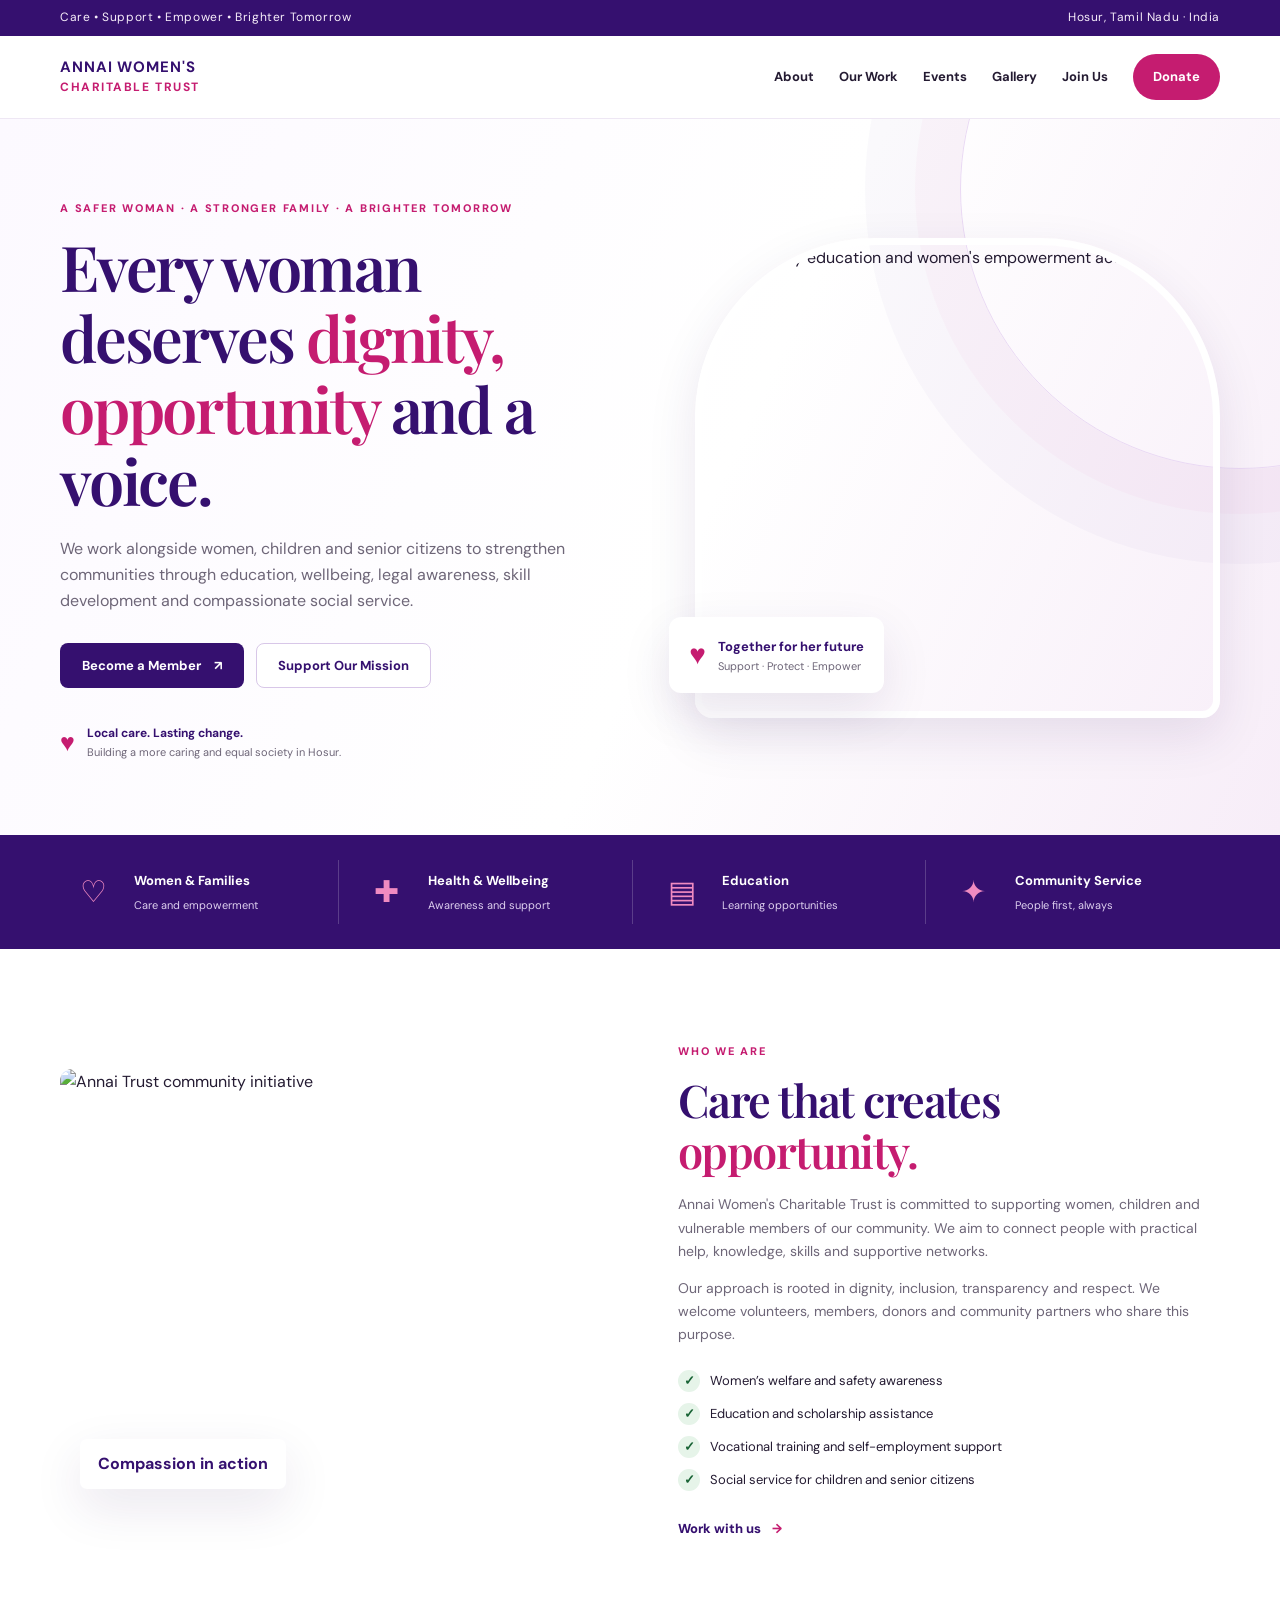
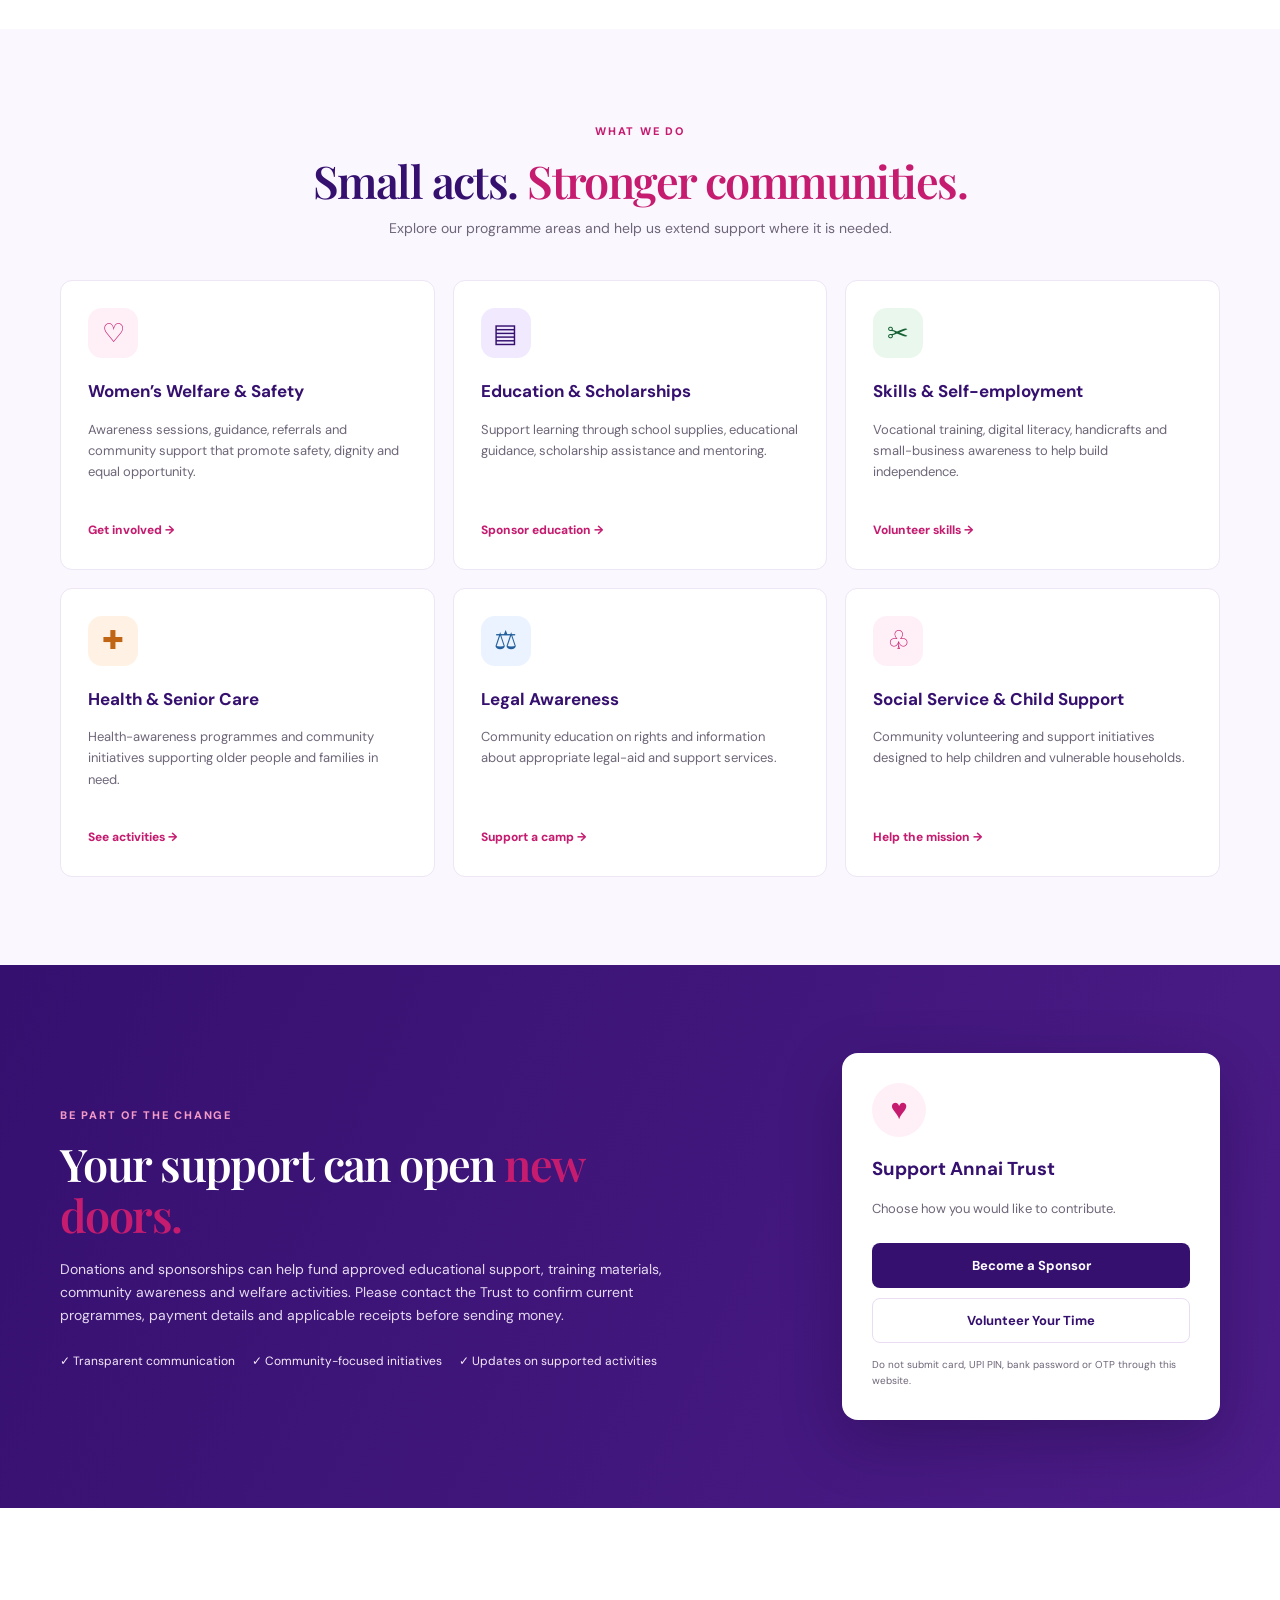
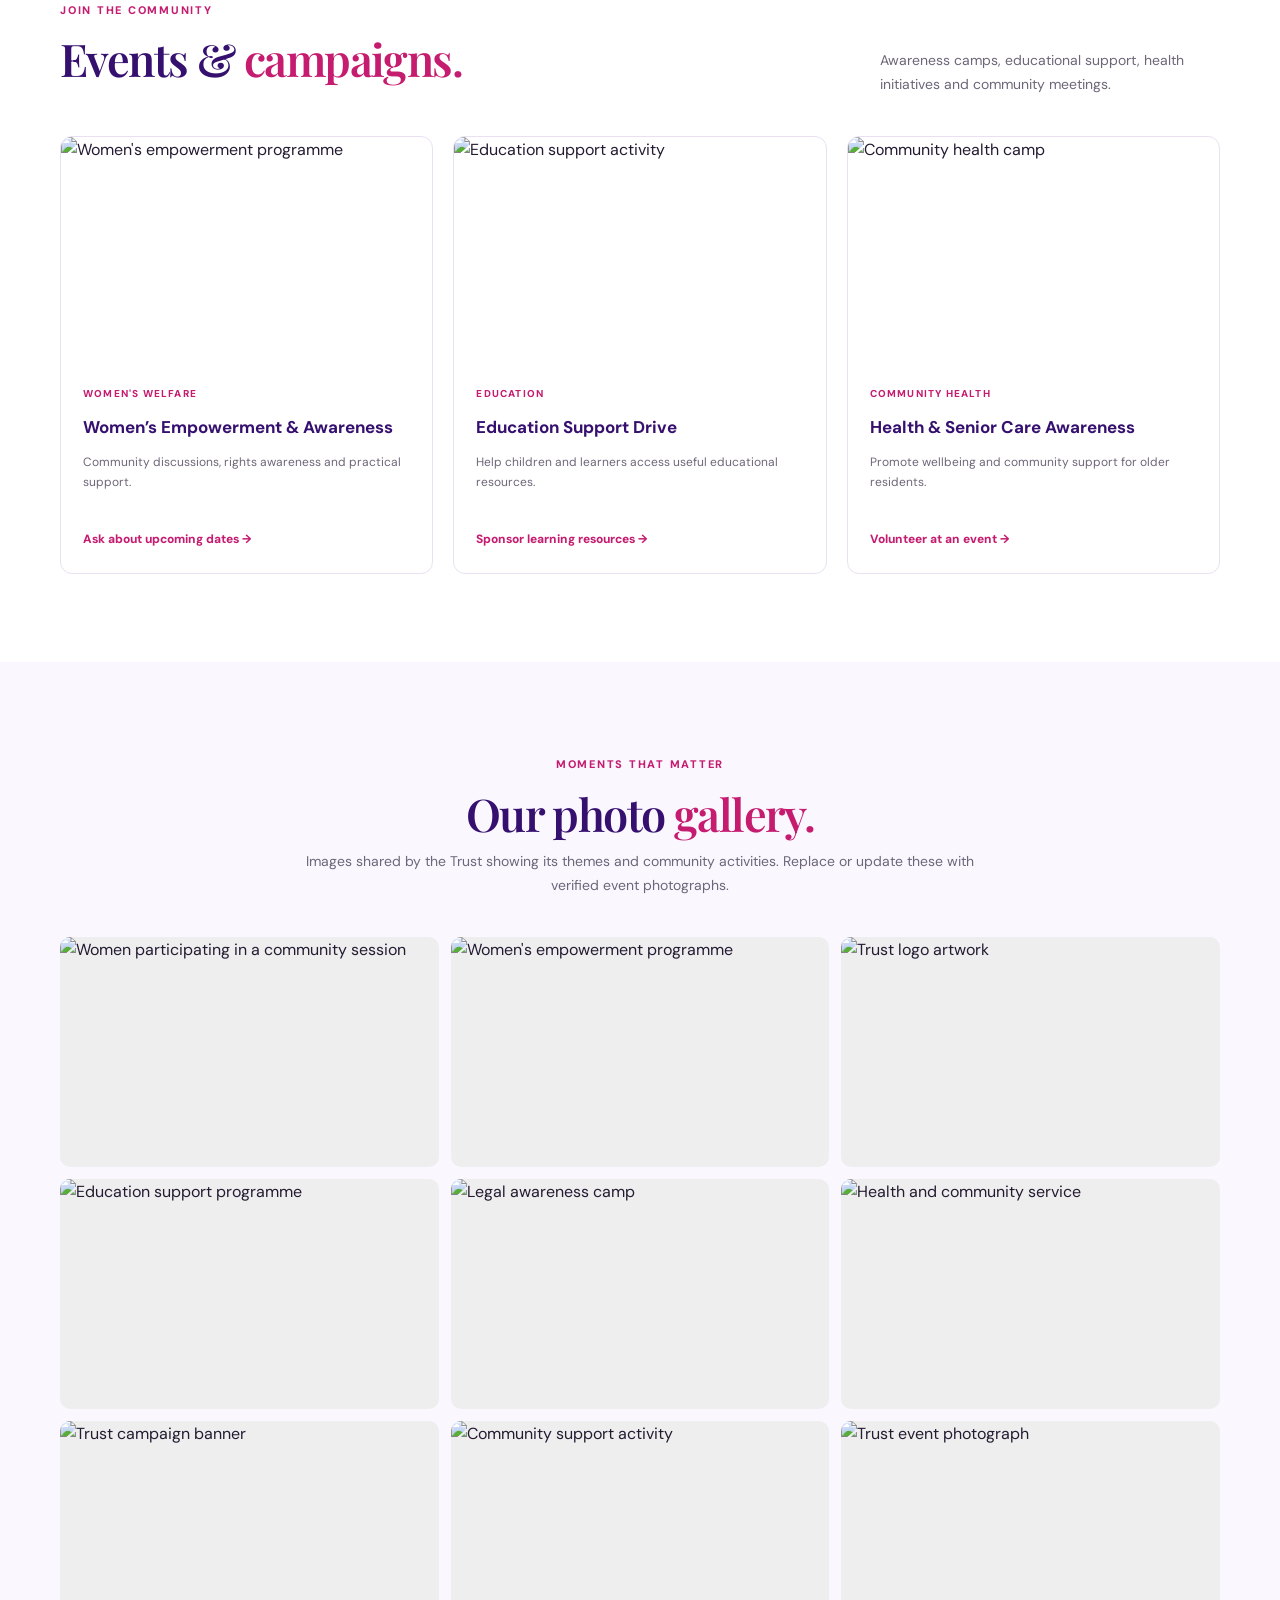
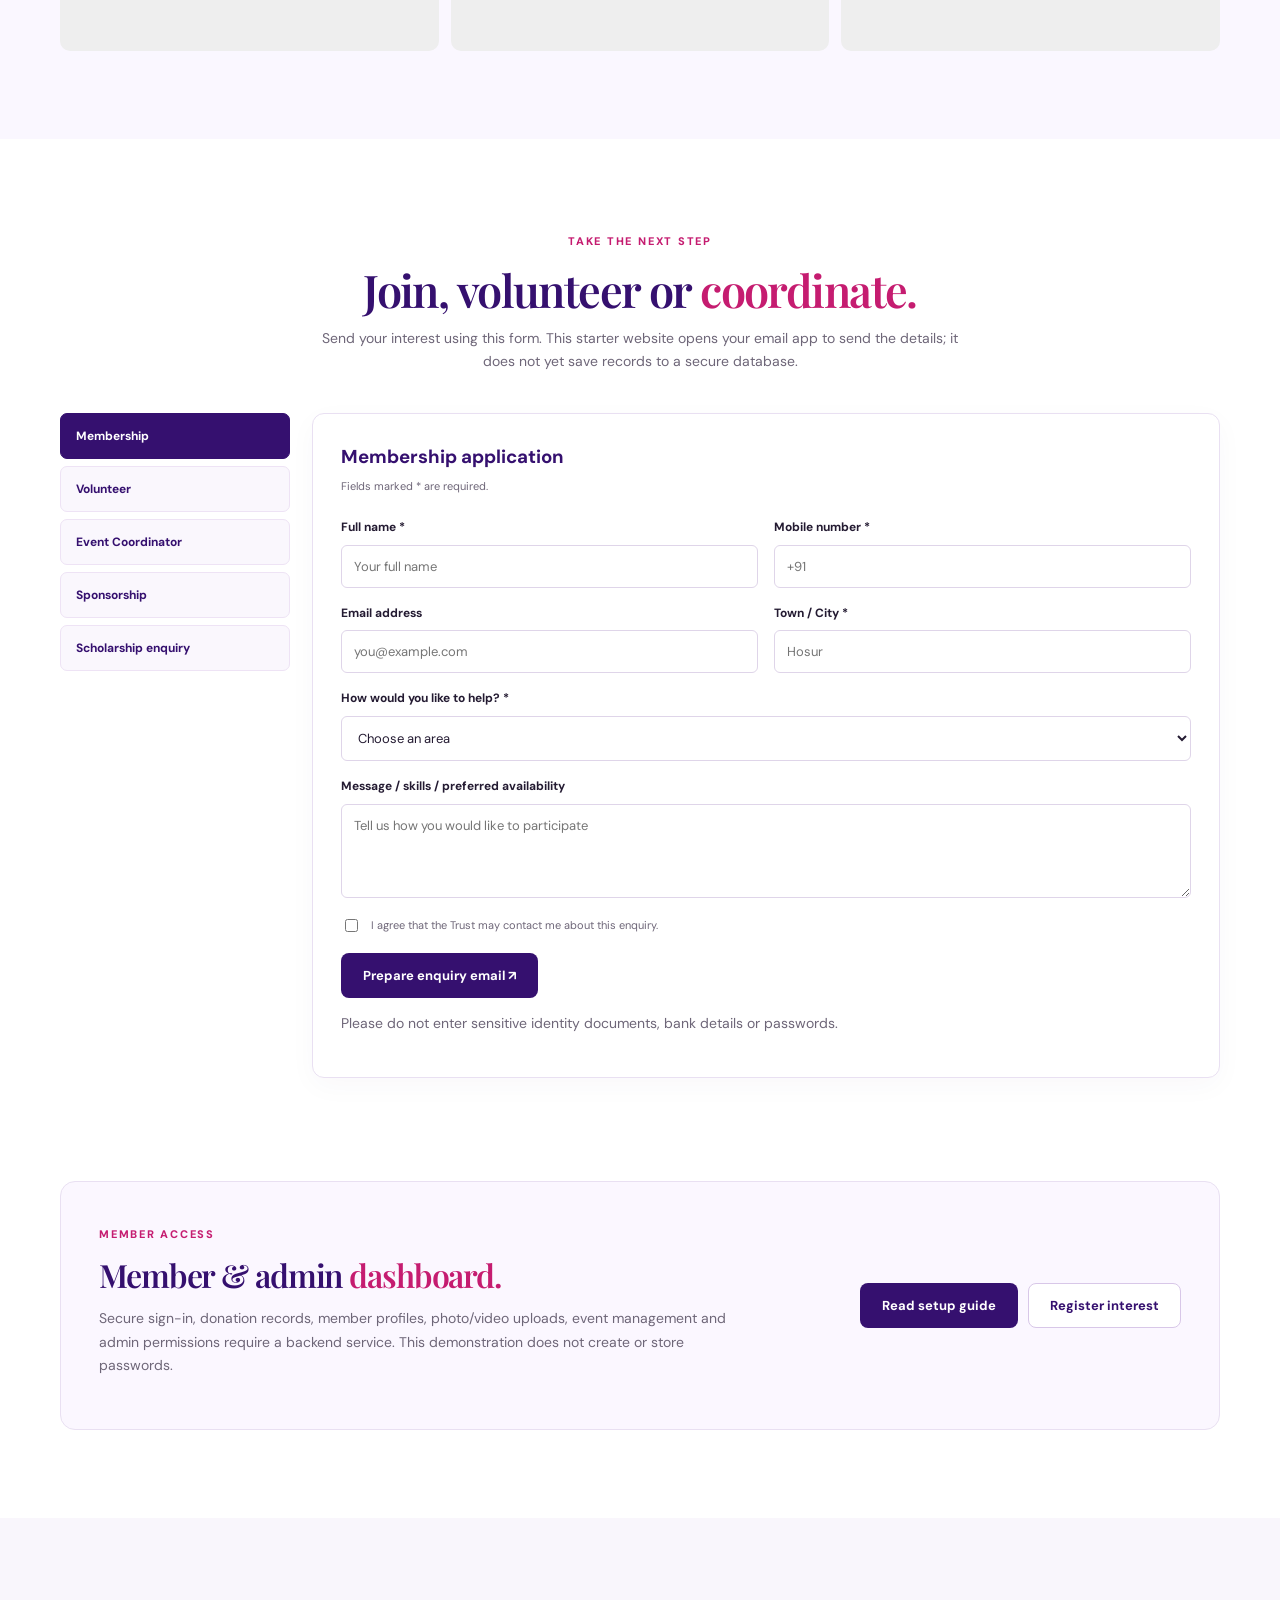
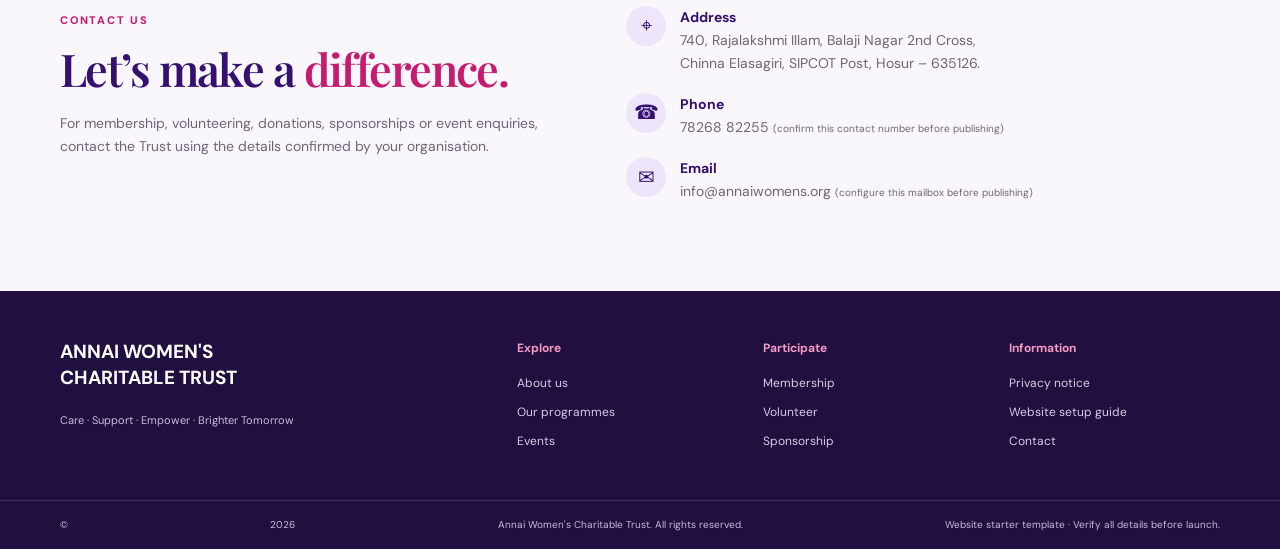
==== index.html @ 8b2cf831 "final commit" ====
<!doctype html>
<html lang="en">
<head>
<meta charset="utf-8">
<meta name="viewport" content="width=device-width, initial-scale=1">
<meta name="theme-color" content="#35106f">
<meta name="description" content="Annai Women's Charitable Trust — supporting women, children and senior citizens through education, welfare, skills and community service in Hosur.">
<title>Annai Women's Charitable Trust | Care • Support • Empower</title>
<link rel="stylesheet" href="styles.css">
</head>
<body>
<div class="topline"><div class="container topinner"><span>Care • Support • Empower • Brighter Tomorrow</span><span>Hosur, Tamil Nadu · India</span></div></div>
<header class="header">
  <div class="container navwrap">
    <a class="brand" href="#home" aria-label="Annai Women's Charitable Trust home">
      <img src="assets/trust-photo-01.jpeg" alt="Annai Women's Charitable Trust emblem and activities" onerror="this.style.display='none'">
      <span><strong>ANNAI WOMEN'S</strong><small>CHARITABLE TRUST</small></span>
    </a>
    <button class="menu-toggle" aria-label="Open navigation" aria-expanded="false">☰</button>
    <nav class="nav">
      <a href="#about">About</a><a href="#programs">Our Work</a><a href="#events">Events</a><a href="#gallery">Gallery</a><a href="#join">Join Us</a><a class="nav-cta" href="#donate">Donate</a>
    </nav>
  </div>
</header>
<main>
<section class="hero" id="home">
 <div class="hero-shape"></div>
 <div class="container hero-grid">
  <div class="hero-copy">
   <span class="eyebrow">A safer woman · A stronger family · A brighter tomorrow</span>
   <h1>Every woman deserves <em>dignity, opportunity</em> and a voice.</h1>
   <p>We work alongside women, children and senior citizens to strengthen communities through education, wellbeing, legal awareness, skill development and compassionate social service.</p>
   <div class="hero-actions"><a class="btn primary" href="#join">Become a Member <span>↗</span></a><a class="btn secondary" href="#donate">Support Our Mission</a></div>
   <div class="trust-note"><span class="heart">♥</span><span><b>Local care. Lasting change.</b><small>Building a more caring and equal society in Hosur.</small></span></div>
  </div>
  <div class="hero-image">
   <img src="assets/trust-photo-03.jpeg" alt="Community education and women's empowerment activity">
   <div class="image-tag"><span>♥</span><div><b>Together for her future</b><small>Support · Protect · Empower</small></div></div>
  </div>
 </div>
</section>
<section class="impact"><div class="container impact-grid">
 <div><span class="impact-icon">♡</span><b>Women & Families</b><small>Care and empowerment</small></div>
 <div><span class="impact-icon">✚</span><b>Health & Wellbeing</b><small>Awareness and support</small></div>
 <div><span class="impact-icon">▤</span><b>Education</b><small>Learning opportunities</small></div>
 <div><span class="impact-icon">✦</span><b>Community Service</b><small>People first, always</small></div>
</div></section>
<section class="section about" id="about"><div class="container two-col">
 <div class="section-image"><img src="assets/trust-photo-02.jpeg" alt="Annai Trust community initiative"><div class="image-caption">Compassion in action</div></div>
 <div><span class="eyebrow">Who we are</span><h2>Care that creates <em>opportunity.</em></h2><p>Annai Women's Charitable Trust is committed to supporting women, children and vulnerable members of our community. We aim to connect people with practical help, knowledge, skills and supportive networks.</p><p>Our approach is rooted in dignity, inclusion, transparency and respect. We welcome volunteers, members, donors and community partners who share this purpose.</p><ul class="check-list"><li>Women’s welfare and safety awareness</li><li>Education and scholarship assistance</li><li>Vocational training and self-employment support</li><li>Social service for children and senior citizens</li></ul><a class="text-link" href="#join">Work with us <span>→</span></a></div>
</div></section>
<section class="section programs" id="programs"><div class="container"><div class="section-heading"><span class="eyebrow">What we do</span><h2>Small acts. <em>Stronger communities.</em></h2><p>Explore our programme areas and help us extend support where it is needed.</p></div>
<div class="cards">
 <article class="program-card"><div class="card-icon pink">♡</div><h3>Women’s Welfare & Safety</h3><p>Awareness sessions, guidance, referrals and community support that promote safety, dignity and equal opportunity.</p><a href="#join">Get involved →</a></article>
 <article class="program-card"><div class="card-icon purple">▤</div><h3>Education & Scholarships</h3><p>Support learning through school supplies, educational guidance, scholarship assistance and mentoring.</p><a href="#sponsor">Sponsor education →</a></article>
 <article class="program-card"><div class="card-icon green">✂</div><h3>Skills & Self-employment</h3><p>Vocational training, digital literacy, handicrafts and small-business awareness to help build independence.</p><a href="#join">Volunteer skills →</a></article>
 <article class="program-card"><div class="card-icon orange">✚</div><h3>Health & Senior Care</h3><p>Health-awareness programmes and community initiatives supporting older people and families in need.</p><a href="#events">See activities →</a></article>
 <article class="program-card"><div class="card-icon blue">⚖</div><h3>Legal Awareness</h3><p>Community education on rights and information about appropriate legal-aid and support services.</p><a href="#join">Support a camp →</a></article>
 <article class="program-card"><div class="card-icon pink">♧</div><h3>Social Service & Child Support</h3><p>Community volunteering and support initiatives designed to help children and vulnerable households.</p><a href="#donate">Help the mission →</a></article>
</div></div></section>
<section class="section donate-section" id="donate"><div class="container donate-grid"><div><span class="eyebrow light">Be part of the change</span><h2>Your support can open <em>new doors.</em></h2><p>Donations and sponsorships can help fund approved educational support, training materials, community awareness and welfare activities. Please contact the Trust to confirm current programmes, payment details and applicable receipts before sending money.</p><div class="donate-points"><span>✓ Transparent communication</span><span>✓ Community-focused initiatives</span><span>✓ Updates on supported activities</span></div></div>
<div class="donate-box"><div class="donate-heart">♥</div><h3>Support Annai Trust</h3><p>Choose how you would like to contribute.</p><a class="btn primary full" href="#sponsor">Become a Sponsor</a><a class="btn white full" href="#join">Volunteer Your Time</a><small>Do not submit card, UPI PIN, bank password or OTP through this website.</small></div></div></section>
<section class="section" id="events"><div class="container"><div class="section-heading row-heading"><div><span class="eyebrow">Join the community</span><h2>Events & <em>campaigns.</em></h2></div><p>Awareness camps, educational support, health initiatives and community meetings.</p></div><div class="event-grid">
 <article class="event-card"><img src="assets/trust-photo-04.jpeg" alt="Women's empowerment programme"><div class="event-body"><span class="event-label">WOMEN'S WELFARE</span><h3>Women’s Empowerment & Awareness</h3><p>Community discussions, rights awareness and practical support.</p><a href="#join">Ask about upcoming dates →</a></div></article>
 <article class="event-card"><img src="assets/trust-photo-06.jpeg" alt="Education support activity"><div class="event-body"><span class="event-label">EDUCATION</span><h3>Education Support Drive</h3><p>Help children and learners access useful educational resources.</p><a href="#sponsor">Sponsor learning resources →</a></div></article>
 <article class="event-card"><img src="assets/trust-photo-08.jpeg" alt="Community health camp"><div class="event-body"><span class="event-label">COMMUNITY HEALTH</span><h3>Health & Senior Care Awareness</h3><p>Promote wellbeing and community support for older residents.</p><a href="#join">Volunteer at an event →</a></div></article>
</div></div></section>
<section class="section gallery-section" id="gallery"><div class="container"><div class="section-heading"><span class="eyebrow">Moments that matter</span><h2>Our photo <em>gallery.</em></h2><p>Images shared by the Trust showing its themes and community activities. Replace or update these with verified event photographs.</p></div><div class="gallery">
 <a href="assets/trust-photo-03.jpeg"><img src="assets/trust-photo-03.jpeg" alt="Women participating in a community session"></a>
 <a href="assets/trust-photo-04.jpeg"><img src="assets/trust-photo-04.jpeg" alt="Women's empowerment programme"></a>
 <a href="assets/trust-photo-05.jpeg"><img src="assets/trust-photo-05.jpeg" alt="Trust logo artwork"></a>
 <a href="assets/trust-photo-06.jpeg"><img src="assets/trust-photo-06.jpeg" alt="Education support programme"></a>
 <a href="assets/trust-photo-07.jpeg"><img src="assets/trust-photo-07.jpeg" alt="Legal awareness camp"></a>
 <a href="assets/trust-photo-08.jpeg"><img src="assets/trust-photo-08.jpeg" alt="Health and community service"></a>
 <a href="assets/trust-photo-09.jpeg"><img src="assets/trust-photo-09.jpeg" alt="Trust campaign banner"></a>
 <a href="assets/trust-photo-10.jpeg"><img src="assets/trust-photo-10.jpeg" alt="Community support activity"></a>
 <a href="assets/trust-photo-11.jpeg"><img src="assets/trust-photo-11.jpeg" alt="Trust event photograph"></a>
</div></div></section>
<section class="section forms-section" id="join"><div class="container"><div class="section-heading"><span class="eyebrow">Take the next step</span><h2>Join, volunteer or <em>coordinate.</em></h2><p>Send your interest using this form. This starter website opens your email app to send the details; it does not yet save records to a secure database.</p></div>
<div class="form-layout"><div class="form-tabs"><button class="form-tab active" data-form="member">Membership</button><button class="form-tab" data-form="volunteer">Volunteer</button><button class="form-tab" data-form="coordinator">Event Coordinator</button><button class="form-tab" data-form="sponsor">Sponsorship</button><button class="form-tab" data-form="scholarship">Scholarship enquiry</button></div>
<form class="interest-form" id="interestForm">
 <input type="hidden" id="interestType" value="Membership">
 <div class="form-title"><h3 id="formHeading">Membership application</h3><p>Fields marked * are required.</p></div>
 <div class="field-grid"><label>Full name *<input required name="name" autocomplete="name" placeholder="Your full name"></label><label>Mobile number *<input required name="phone" type="tel" autocomplete="tel" pattern="[0-9+\-\s]{8,16}" placeholder="+91"></label><label>Email address<input name="email" type="email" autocomplete="email" placeholder="you@example.com"></label><label>Town / City *<input required name="city" placeholder="Hosur"></label><label class="wide">How would you like to help? *<select required name="interest"><option value="">Choose an area</option><option>Women's welfare</option><option>Education and scholarships</option><option>Vocational training</option><option>Health and senior care</option><option>Legal awareness</option><option>Event support</option><option>Donation / sponsorship</option><option>Other social service</option></select></label><label class="wide">Message / skills / preferred availability<textarea name="message" rows="4" placeholder="Tell us how you would like to participate"></textarea></label></div>
 <label class="consent"><input type="checkbox" required> I agree that the Trust may contact me about this enquiry.</label><button class="btn primary" type="submit">Prepare enquiry email ↗</button><p class="form-note">Please do not enter sensitive identity documents, bank details or passwords.</p>
</form></div></div></section>
<section class="section login-section" id="member-login"><div class="container login-card"><div><span class="eyebrow">Member access</span><h2>Member & admin <em>dashboard.</em></h2><p>Secure sign-in, donation records, member profiles, photo/video uploads, event management and admin permissions require a backend service. This demonstration does not create or store passwords.</p></div><div class="login-actions"><a class="btn primary" href="SETUP.md">Read setup guide</a><a class="btn secondary" href="#join">Register interest</a></div></div></section>
<section class="section contact-section"><div class="container contact-grid"><div><span class="eyebrow">Contact us</span><h2>Let’s make a <em>difference.</em></h2><p>For membership, volunteering, donations, sponsorships or event enquiries, contact the Trust using the details confirmed by your organisation.</p></div><div class="contact-info"><div><span>⌖</span><p><b>Address</b><br>740, Rajalakshmi Illam, Balaji Nagar 2nd Cross,<br>Chinna Elasagiri, SIPCOT Post, Hosur – 635126.</p></div><div><span>☎</span><p><b>Phone</b><br><a href="tel:+917826882255">78268 82255</a> <small>(confirm this contact number before publishing)</small></p></div><div><span>✉</span><p><b>Email</b><br><a href="mailto:info@annaiwomens.org">info@annaiwomens.org</a> <small>(configure this mailbox before publishing)</small></p></div></div></div></section>
</main>
<footer class="footer"><div class="container footer-main"><div class="footer-brand"><strong>ANNAI WOMEN'S<br>CHARITABLE TRUST</strong><p>Care · Support · Empower · Brighter Tomorrow</p></div><div><b>Explore</b><a href="#about">About us</a><a href="#programs">Our programmes</a><a href="#events">Events</a></div><div><b>Participate</b><a href="#join">Membership</a><a href="#join">Volunteer</a><a href="#sponsor">Sponsorship</a></div><div><b>Information</b><a href="privacy.html">Privacy notice</a><a href="SETUP.md">Website setup guide</a><a href="#contact">Contact</a></div></div><div class="footer-bottom"><div class="container">© <span id="year"></span> Annai Women's Charitable Trust. All rights reserved. <span>Website starter template · Verify all details before launch.</span></div></div></footer>
<script src="script.js"></script>
</body></html>
---- styles.css ----
@import url('https://fonts.googleapis.com/css2?family=DM+Sans:wght@400;500;600;700&family=Playfair+Display:wght@500;600;700&display=swap');
:root{--purple:#35106f;--purple2:#4b2090;--pink:#c51c70;--green:#176234;--ink:#241b32;--muted:#6e6678;--pale:#faf7ff;--line:#e9e0f2;--white:#fff;--shadow:0 18px 50px rgba(46,16,87,.10)}
*{box-sizing:border-box}html{scroll-behavior:smooth;scroll-padding-top:95px}body{margin:0;color:var(--ink);font-family:'DM Sans',Arial,sans-serif;line-height:1.65;background:#fff}img{max-width:100%;display:block}a{color:inherit;text-decoration:none}.container{width:min(1160px,calc(100% - 42px));margin:auto}.topline{background:var(--purple);color:#f7eefa;font-size:12px;letter-spacing:.05em}.topinner{display:flex;justify-content:space-between;padding:8px 0}.header{position:sticky;top:0;background:rgba(255,255,255,.96);backdrop-filter:blur(12px);z-index:20;border-bottom:1px solid #eee7f4}.navwrap{display:flex;align-items:center;justify-content:space-between;min-height:82px;gap:24px}.brand{display:flex;align-items:center;gap:12px;color:var(--purple);line-height:1.15}.brand img{width:56px;height:56px;object-fit:cover;border-radius:50%;border:2px solid #e9d8f4}.brand strong{display:block;font-size:15px;letter-spacing:.06em}.brand small{display:block;color:var(--pink);font-weight:700;font-size:12px;letter-spacing:.13em;margin-top:5px}.nav{display:flex;align-items:center;gap:25px;font-size:13px;font-weight:700}.nav a:not(.nav-cta):hover,.text-link:hover{color:var(--pink)}.nav-cta{background:var(--pink);color:white;padding:12px 20px;border-radius:30px}.menu-toggle{display:none;border:0;background:var(--pale);color:var(--purple);font-size:25px;padding:8px 12px;border-radius:10px}.hero{position:relative;overflow:hidden;background:linear-gradient(115deg,#fcf9ff 0%,#fff 55%,#f7edf8 100%);padding:75px 0 72px}.hero-shape{position:absolute;width:560px;height:560px;border:1px solid #ead9f4;border-radius:50%;right:-240px;top:-210px;box-shadow:0 0 0 45px rgba(197,28,112,.025),0 0 0 95px rgba(53,16,111,.025)}.hero-grid{display:grid;grid-template-columns:1.05fr .95fr;align-items:center;gap:55px;position:relative}.eyebrow{display:inline-block;color:var(--pink);font-size:11px;font-weight:800;text-transform:uppercase;letter-spacing:.16em;margin-bottom:14px}.hero h1,.section h2{font-family:'Playfair Display',Georgia,serif;font-weight:600;line-height:1.13;letter-spacing:-.035em}.hero h1{font-size:clamp(40px,5vw,63px);margin:0 0 20px;color:var(--purple)}h1 em,h2 em{color:var(--pink);font-style:normal}.hero-copy>p{font-size:16px;color:var(--muted);max-width:550px;margin-bottom:28px}.hero-actions{display:flex;gap:12px;flex-wrap:wrap}.btn{display:inline-flex;align-items:center;justify-content:center;gap:13px;border:1px solid transparent;padding:13px 21px;border-radius:8px;font:700 13px 'DM Sans',sans-serif;cursor:pointer;transition:transform .2s,box-shadow .2s}.btn:hover{transform:translateY(-2px);box-shadow:0 10px 25px #35106f20}.primary{background:var(--purple);color:#fff}.secondary{border-color:#d8c7e8;color:var(--purple);background:white}.white{background:#fff;color:var(--purple);border-color:#eadcf3}.full{width:100%;margin-top:10px}.trust-note{display:flex;align-items:center;gap:12px;margin-top:34px}.heart{font-size:25px;color:var(--pink)}.trust-note b,.trust-note small{display:block}.trust-note b{font-size:12px;color:var(--purple)}.trust-note small{font-size:11px;color:var(--muted)}.hero-image{position:relative}.hero-image>img{height:480px;width:100%;object-fit:cover;border-radius:180px 180px 18px 18px;box-shadow:var(--shadow);border:7px solid white}.image-tag{position:absolute;bottom:25px;left:-26px;background:#fff;border-radius:12px;padding:15px 20px;display:flex;align-items:center;gap:12px;box-shadow:var(--shadow)}.image-tag>span{font-size:28px;color:var(--pink)}.image-tag b,.image-tag small{display:block}.image-tag b{color:var(--purple);font-size:13px}.image-tag small{color:var(--muted);font-size:11px}.impact{background:var(--purple);color:white;padding:25px 0}.impact-grid{display:grid;grid-template-columns:repeat(4,1fr);gap:15px}.impact-grid>div{display:grid;grid-template-columns:42px 1fr;column-gap:12px;align-items:center;border-right:1px solid #ffffff30;padding:7px 20px}.impact-grid>div:last-child{border:0}.impact-icon{grid-row:span 2;font-size:30px;color:#f08bc1}.impact-grid b{font-size:13px}.impact-grid small{font-size:11px;color:#ded0ef}.section{padding:88px 0}.two-col{display:grid;grid-template-columns:1fr 1fr;gap:76px;align-items:center}.section-image{position:relative}.section-image img{width:100%;height:440px;object-fit:cover;border-radius:12px}.image-caption{position:absolute;bottom:20px;left:20px;background:#fff;color:var(--purple);font-weight:700;padding:12px 18px;border-radius:7px;box-shadow:var(--shadow)}.section h2{font-size:clamp(32px,4vw,45px);color:var(--purple);margin:0 0 18px}.section p{color:var(--muted);font-size:14px}.check-list{list-style:none;padding:0;margin:24px 0}.check-list li{margin:11px 0;font-size:13px}.check-list li:before{content:'✓';display:inline-grid;place-items:center;background:#e6f4e9;color:var(--green);width:22px;height:22px;border-radius:50%;font-weight:800;margin-right:10px}.text-link{font-size:13px;color:var(--purple);font-weight:800}.text-link span{color:var(--pink);margin-left:8px}.programs,.gallery-section{background:var(--pale)}.section-heading{text-align:center;max-width:670px;margin:0 auto 40px}.section-heading h2{margin-bottom:12px}.section-heading p{margin:0}.cards{display:grid;grid-template-columns:repeat(3,1fr);gap:18px}.program-card{background:white;border:1px solid #eee5f5;border-radius:12px;padding:27px;transition:transform .2s,box-shadow .2s}.program-card:hover{transform:translateY(-4px);box-shadow:var(--shadow)}.card-icon{width:50px;height:50px;border-radius:14px;display:grid;place-items:center;font-size:26px;margin-bottom:19px}.pink{background:#fff0f7;color:var(--pink)}.purple{background:#f1eaff;color:var(--purple)}.green{background:#eaf7ed;color:var(--green)}.orange{background:#fff2e5;color:#bf6513}.blue{background:#eaf3ff;color:#235f9d}.program-card h3,.event-body h3{font-size:17px;color:var(--purple);margin:0 0 9px}.program-card p{font-size:13px;min-height:84px}.program-card>a,.event-body>a{font-size:12px;color:var(--pink);font-weight:800}.donate-section{background:linear-gradient(115deg,#35106f,#4c1c88);color:white}.donate-grid{display:grid;grid-template-columns:1.3fr .7fr;gap:80px;align-items:center}.light{color:#f39ac7}.donate-section h2{color:white;max-width:560px}.donate-section p{color:#e4d9f0;max-width:640px}.donate-points{display:flex;gap:17px;flex-wrap:wrap;margin-top:25px;font-size:12px;color:#f6eafa}.donate-box{background:#fff;color:var(--ink);border-radius:16px;padding:30px;box-shadow:0 20px 60px #16052f50}.donate-heart{width:54px;height:54px;border-radius:50%;display:grid;place-items:center;background:#fff0f7;color:var(--pink);font-size:29px}.donate-box h3{color:var(--purple);margin:17px 0 0}.donate-box p{font-size:13px;color:var(--muted)}.donate-box small{display:block;color:var(--muted);font-size:10px;margin-top:14px}.row-heading{display:flex;justify-content:space-between;align-items:end;text-align:left;max-width:none;gap:35px}.row-heading p{max-width:340px}.event-grid{display:grid;grid-template-columns:repeat(3,1fr);gap:20px}.event-card{background:white;border:1px solid var(--line);border-radius:12px;overflow:hidden}.event-card>img{width:100%;height:220px;object-fit:cover}.event-body{padding:22px}.event-label{font-size:10px;letter-spacing:.12em;font-weight:800;color:var(--pink)}.event-body h3{margin-top:8px}.event-body p{font-size:12px;min-height:60px}.gallery{display:grid;grid-template-columns:repeat(3,1fr);gap:12px}.gallery a{overflow:hidden;border-radius:10px;background:#eee}.gallery img{height:230px;width:100%;object-fit:cover;transition:transform .3s}.gallery a:hover img{transform:scale(1.05)}.form-layout{display:grid;grid-template-columns:230px 1fr;gap:22px;align-items:start}.form-tabs{display:grid;gap:7px}.form-tab{text-align:left;padding:14px 15px;background:#faf7fd;border:1px solid #eee3f5;border-radius:7px;color:var(--purple);font:700 12px 'DM Sans';cursor:pointer}.form-tab.active{background:var(--purple);color:white;border-color:var(--purple)}.interest-form{padding:28px;border:1px solid var(--line);border-radius:12px;box-shadow:0 8px 28px #35106f08}.form-title{margin-bottom:23px}.form-title h3{color:var(--purple);margin:0}.form-title p{font-size:11px;margin:4px 0}.field-grid{display:grid;grid-template-columns:1fr 1fr;gap:16px}.field-grid label{font-size:12px;font-weight:700;color:var(--ink)}.field-grid input,.field-grid select,.field-grid textarea{display:block;width:100%;margin-top:7px;padding:12px;border:1px solid #dfd5e9;border-radius:6px;background:#fff;font:13px 'DM Sans';color:var(--ink)}.field-grid input:focus,.field-grid select:focus,.field-grid textarea:focus{outline:2px solid #c9b3e6;border-color:var(--purple)}.wide{grid-column:1/-1}.consent{display:flex;gap:10px;align-items:flex-start;font-size:11px;color:var(--muted);margin:18px 0}.form-note{font-size:10px}.login-section{padding-top:15px}.login-card{background:#fbf7ff;border:1px solid var(--line);border-radius:15px;padding:38px;display:flex;align-items:center;justify-content:space-between;gap:30px}.login-card h2{font-size:32px;margin-bottom:8px}.login-card p{max-width:650px}.login-actions{display:flex;gap:10px;flex-wrap:wrap}.contact-section{background:#f9f6fc}.contact-grid{display:grid;grid-template-columns:.9fr 1.1fr;gap:80px}.contact-info{display:grid;gap:18px}.contact-info>div{display:flex;gap:14px}.contact-info>div>span{flex:0 0 40px;height:40px;display:grid;place-items:center;background:#eee5fa;color:var(--purple);border-radius:50%;font-size:20px}.contact-info p{margin:0}.contact-info b{color:var(--purple)}.contact-info small{font-size:10px}.footer{background:#21103f;color:#eee6f6}.footer-main{display:grid;grid-template-columns:2fr 1fr 1fr 1fr;gap:35px;padding:48px 0}.footer-main>div{display:flex;flex-direction:column;align-items:flex-start;gap:9px;font-size:12px}.footer-main b{color:#f59ac6;margin-bottom:6px}.footer-brand strong{font-size:19px;line-height:1.35;color:#fff}.footer-brand p{font-size:11px;color:#cbb9e1}.footer-main a{color:#d8cbe6}.footer-main a:hover{color:white}.footer-bottom{border-top:1px solid #ffffff20;font-size:10px;color:#c9b9d9}.footer-bottom .container{display:flex;justify-content:space-between;gap:20px;padding:16px 0}
@media(max-width:900px){.nav{gap:13px}.nav a{font-size:12px}.hero-grid{gap:28px}.hero-image>img{height:400px}.two-col{gap:35px}.donate-grid{gap:35px}.impact-grid>div{padding:5px 10px}.form-layout{grid-template-columns:190px 1fr}}
@media(max-width:720px){.container{width:min(100% - 30px,560px)}.topinner{justify-content:center}.topinner span:last-child{display:none}.navwrap{min-height:70px}.menu-toggle{display:block}.nav{display:none;position:absolute;top:70px;left:0;right:0;padding:18px 22px;background:white;border-bottom:1px solid var(--line);box-shadow:var(--shadow);flex-direction:column;align-items:stretch}.nav.open{display:flex}.nav a{padding:9px 5px}.nav-cta{text-align:center}.hero{padding:48px 0}.hero-grid,.two-col,.donate-grid,.contact-grid{grid-template-columns:1fr}.hero-grid{gap:38px}.hero h1{font-size:43px}.hero-image{margin:0 10px 0 25px}.hero-image>img{height:370px}.image-tag{left:-20px}.impact-grid{grid-template-columns:1fr 1fr}.impact-grid>div:nth-child(2){border:0}.section{padding:62px 0}.section-image img{height:330px}.cards,.event-grid{grid-template-columns:1fr}.program-card p{min-height:0}.donate-grid{gap:25px}.row-heading{display:block}.row-heading p{margin-top:10px}.event-card>img{height:220px}.gallery{grid-template-columns:1fr 1fr}.gallery img{height:160px}.form-layout{grid-template-columns:1fr}.form-tabs{grid-template-columns:1fr 1fr}.interest-form{padding:20px}.field-grid{grid-template-columns:1fr}.wide{grid-column:auto}.login-card{display:block;padding:25px}.login-actions{margin-top:20px}.footer-main{grid-template-columns:1fr 1fr;gap:28px}.footer-bottom .container{display:block}.footer-bottom span{display:block;margin-top:5px}}
@media(prefers-reduced-motion:reduce){html{scroll-behavior:auto}*,*:before,*:after{transition:none!important}}
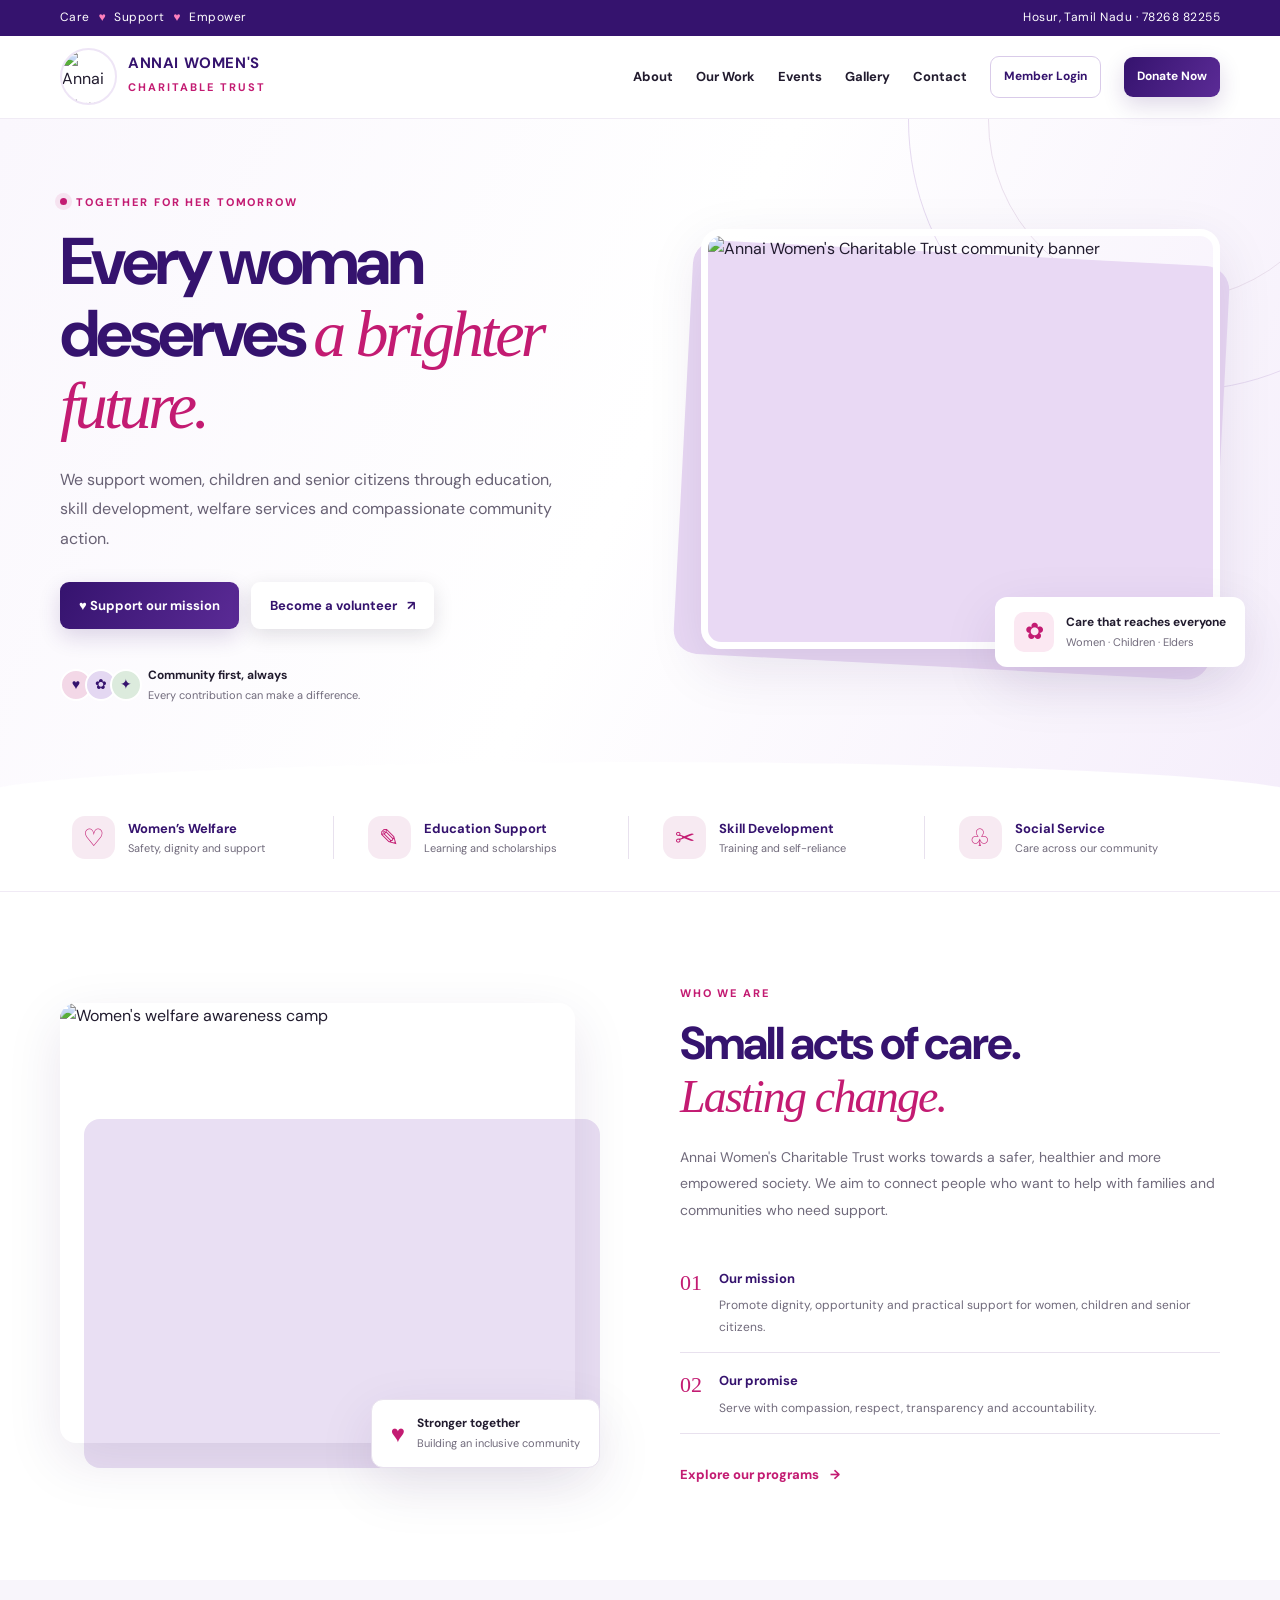
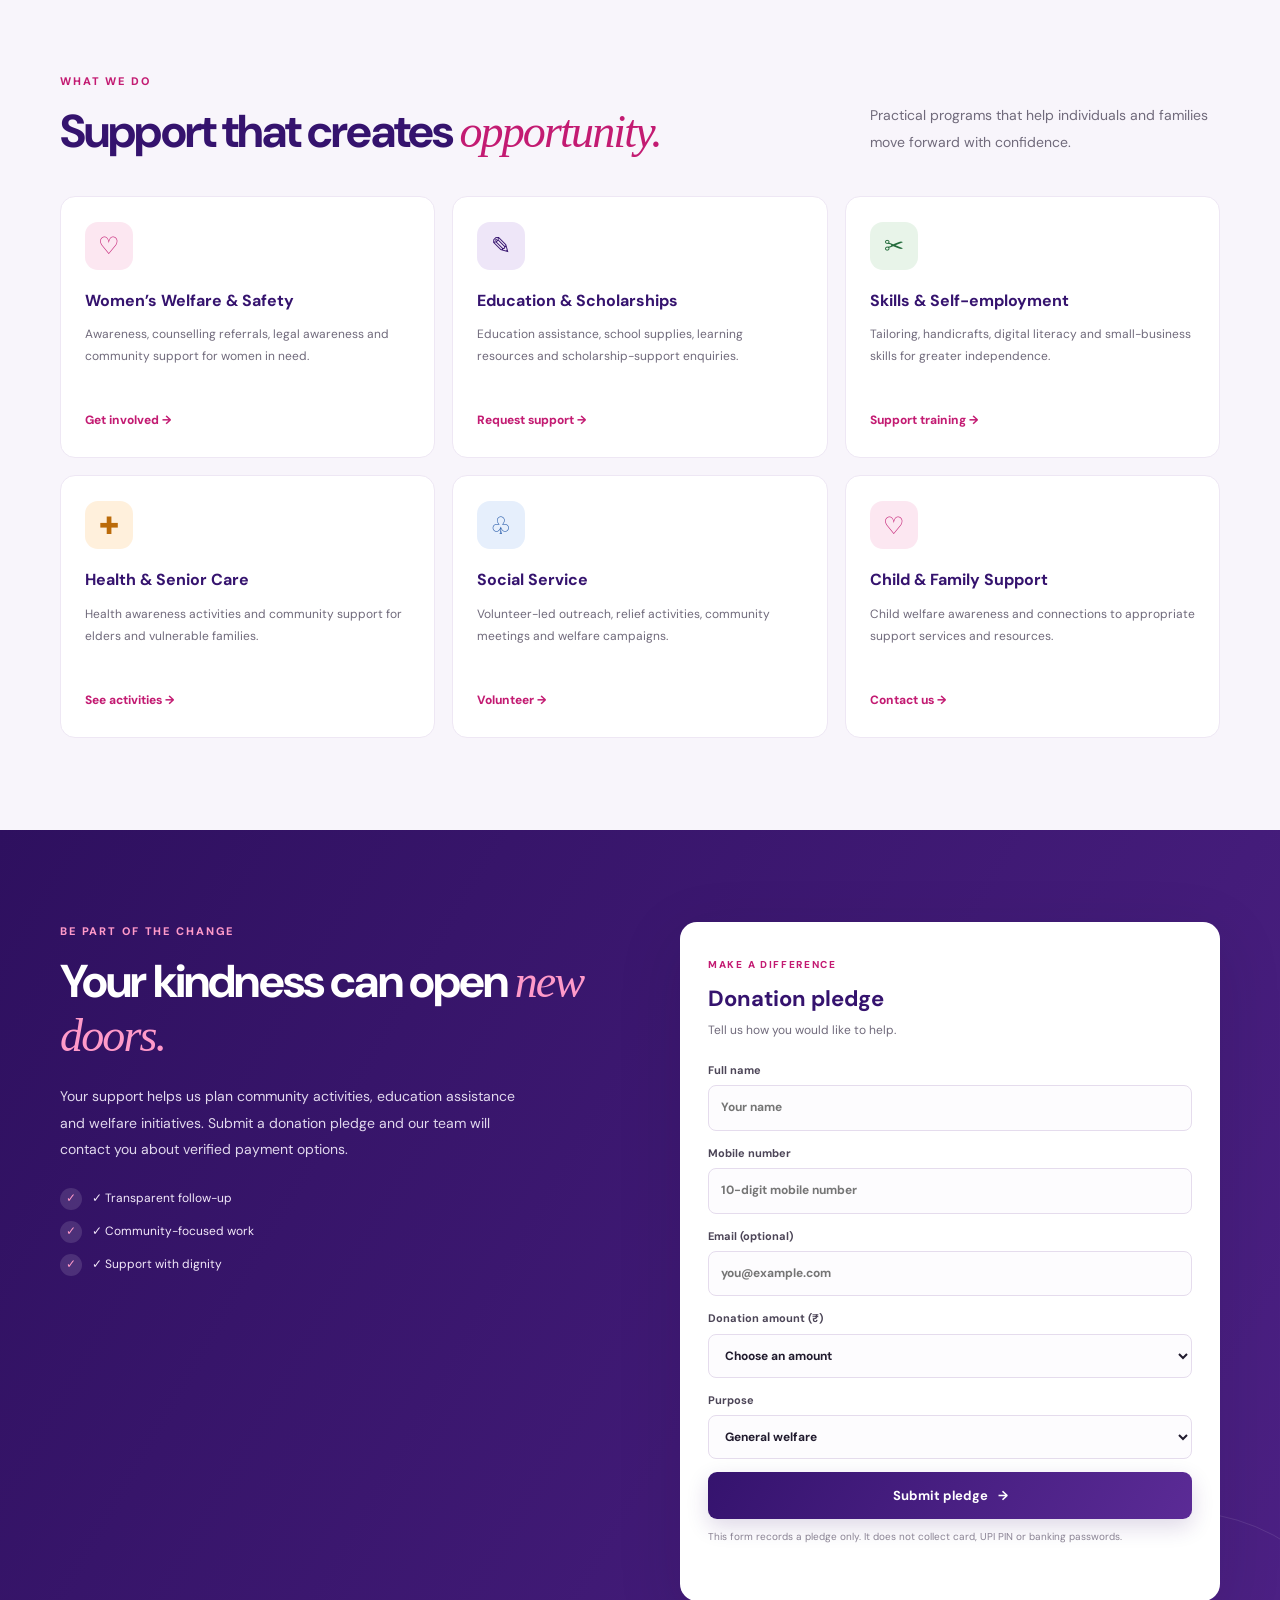
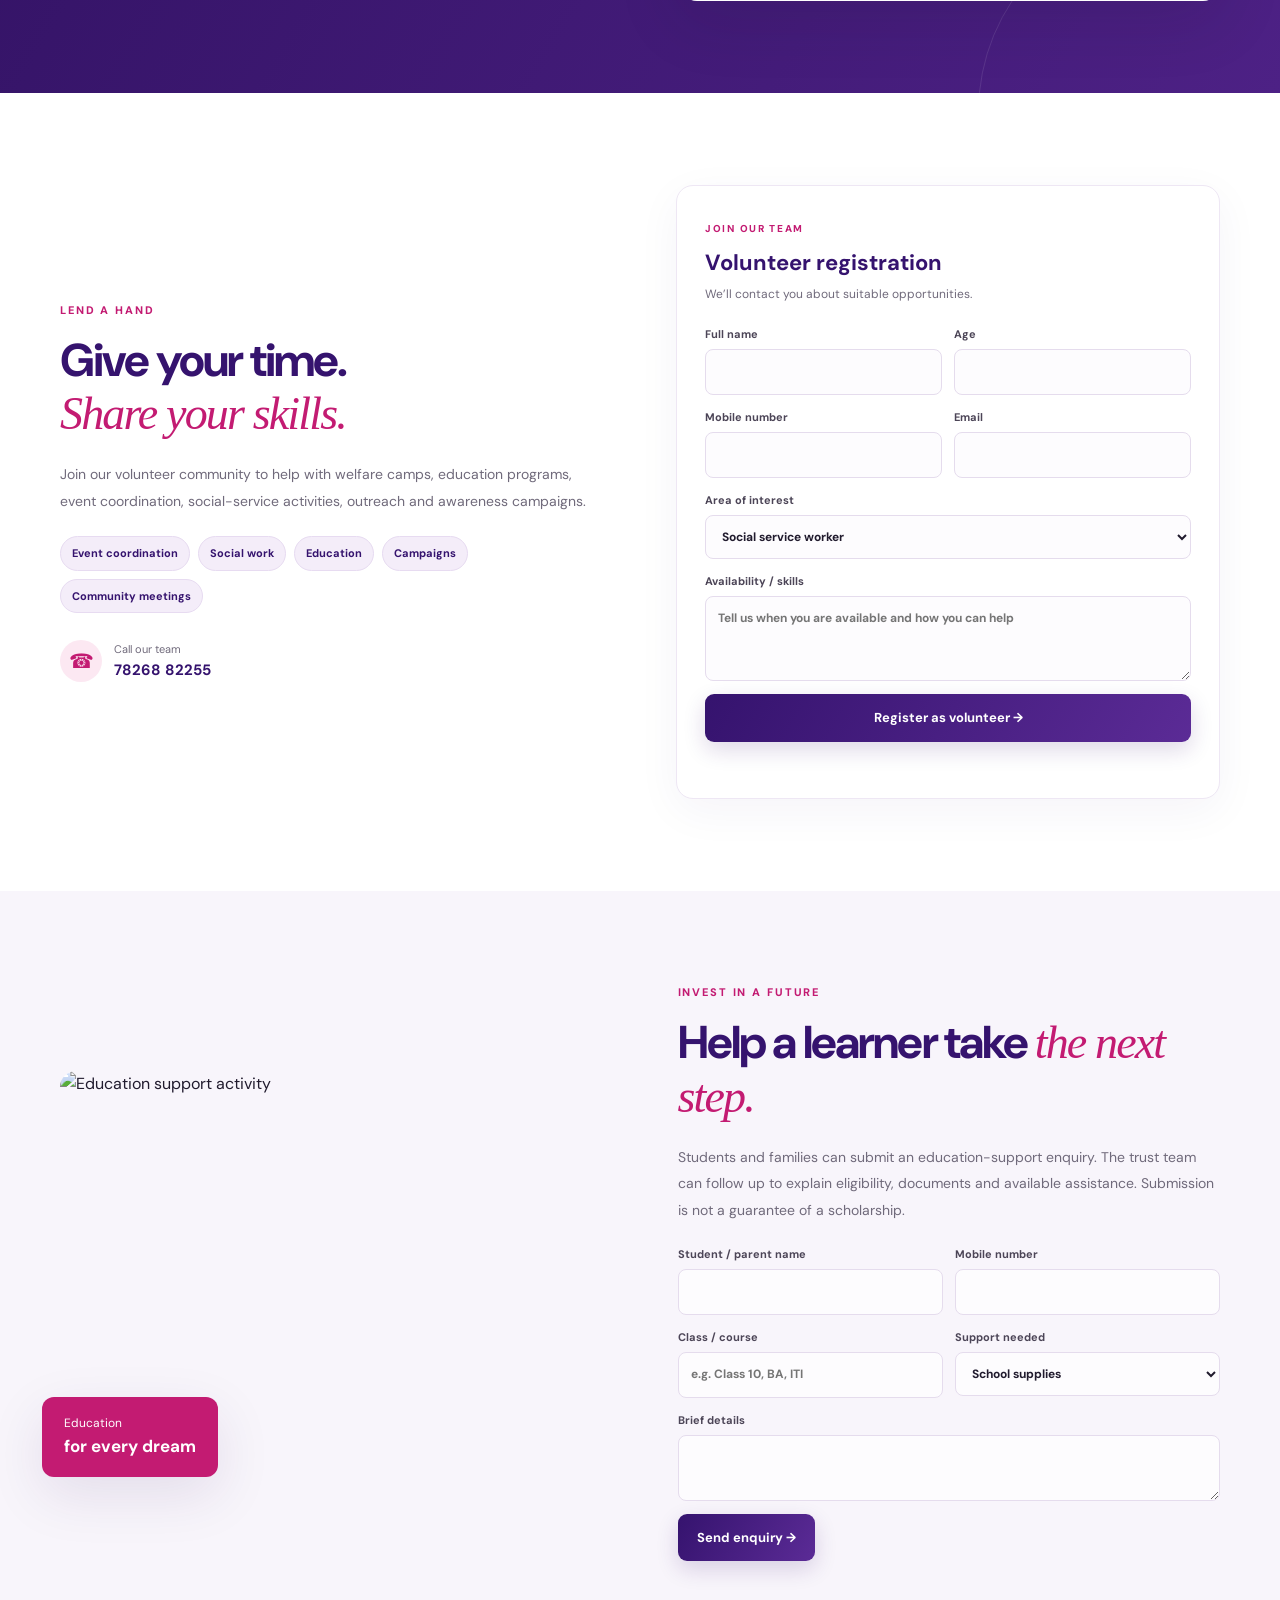
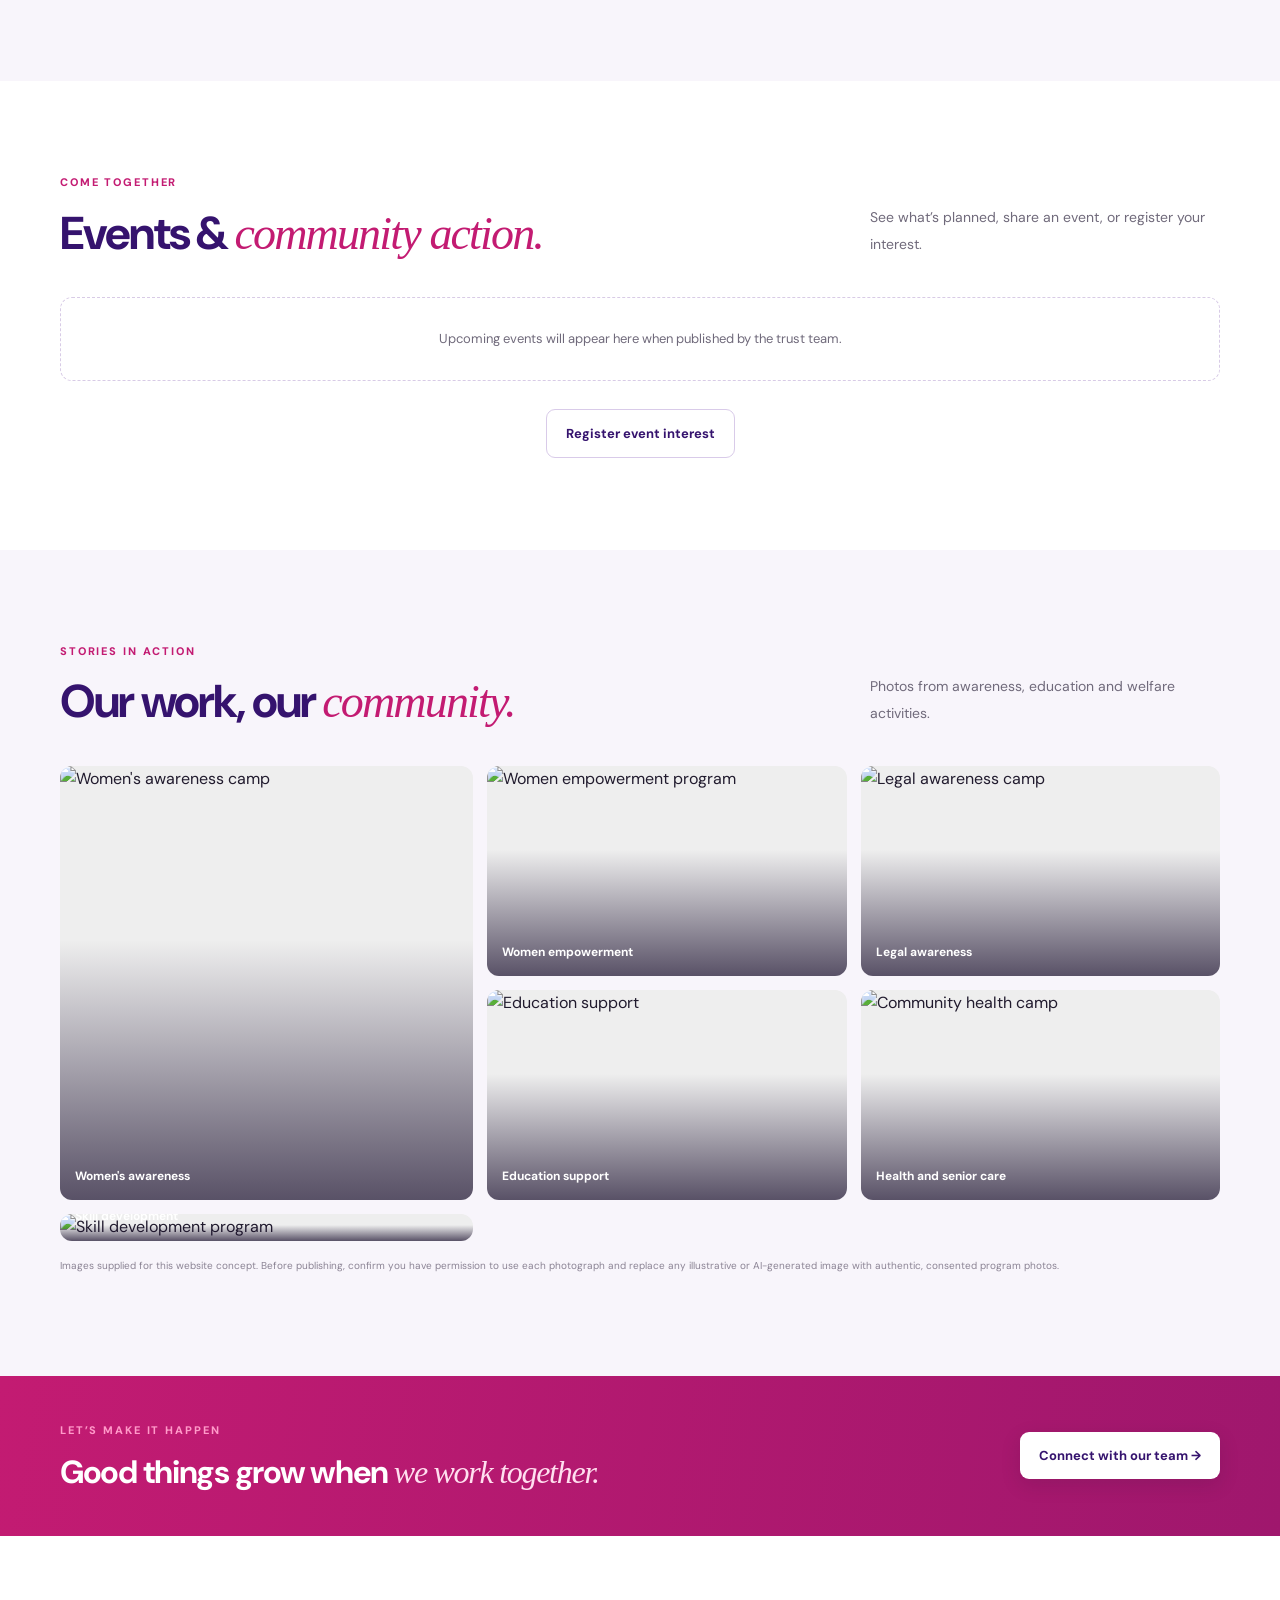
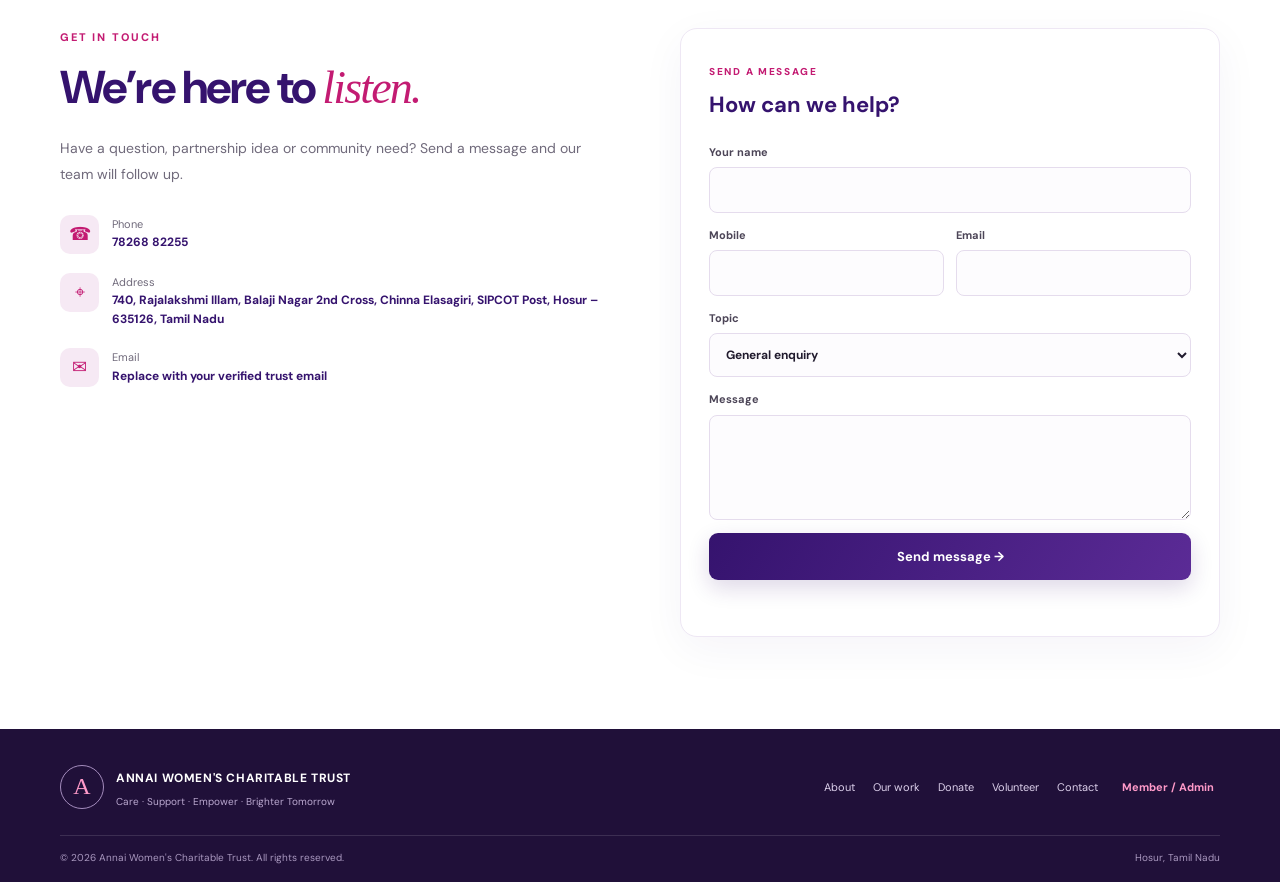
==== commit d7078a35: "Add files via upload" ====
--- a/index.html
+++ b/index.html
@@ -1,92 +1,143 @@
 <!doctype html>
 <html lang="en">
 <head>
-<meta charset="utf-8">
-<meta name="viewport" content="width=device-width, initial-scale=1">
-<meta name="theme-color" content="#35106f">
-<meta name="description" content="Annai Women's Charitable Trust — supporting women, children and senior citizens through education, welfare, skills and community service in Hosur.">
-<title>Annai Women's Charitable Trust | Care • Support • Empower</title>
-<link rel="stylesheet" href="styles.css">
+  <meta charset="utf-8">
+  <meta name="viewport" content="width=device-width, initial-scale=1">
+  <meta name="theme-color" content="#35136e">
+  <meta name="description" content="Annai Women's Charitable Trust — care, support, empower. Women and child welfare, education support, skill training and community service in Hosur.">
+  <title>Annai Women's Charitable Trust | Care • Support • Empower</title>
+  <link rel="preconnect" href="https://fonts.googleapis.com">
+  <link rel="preconnect" href="https://fonts.gstatic.com" crossorigin>
+  <link href="https://fonts.googleapis.com/css2?family=DM+Sans:wght@400;500;600;700&family=Noto+Sans+Tamil:wght@400;500;600;700&display=swap" rel="stylesheet">
+  <link rel="stylesheet" href="styles.css">
+  <script src="https://cdn.jsdelivr.net/npm/@supabase/supabase-js@2"></script>
 </head>
 <body>
-<div class="topline"><div class="container topinner"><span>Care • Support • Empower • Brighter Tomorrow</span><span>Hosur, Tamil Nadu · India</span></div></div>
-<header class="header">
-  <div class="container navwrap">
-    <a class="brand" href="#home" aria-label="Annai Women's Charitable Trust home">
-      <img src="assets/trust-photo-01.jpeg" alt="Annai Women's Charitable Trust emblem and activities" onerror="this.style.display='none'">
-      <span><strong>ANNAI WOMEN'S</strong><small>CHARITABLE TRUST</small></span>
-    </a>
-    <button class="menu-toggle" aria-label="Open navigation" aria-expanded="false">☰</button>
-    <nav class="nav">
-      <a href="#about">About</a><a href="#programs">Our Work</a><a href="#events">Events</a><a href="#gallery">Gallery</a><a href="#join">Join Us</a><a class="nav-cta" href="#donate">Donate</a>
-    </nav>
-  </div>
-</header>
-<main>
-<section class="hero" id="home">
- <div class="hero-shape"></div>
- <div class="container hero-grid">
-  <div class="hero-copy">
-   <span class="eyebrow">A safer woman · A stronger family · A brighter tomorrow</span>
-   <h1>Every woman deserves <em>dignity, opportunity</em> and a voice.</h1>
-   <p>We work alongside women, children and senior citizens to strengthen communities through education, wellbeing, legal awareness, skill development and compassionate social service.</p>
-   <div class="hero-actions"><a class="btn primary" href="#join">Become a Member <span>↗</span></a><a class="btn secondary" href="#donate">Support Our Mission</a></div>
-   <div class="trust-note"><span class="heart">♥</span><span><b>Local care. Lasting change.</b><small>Building a more caring and equal society in Hosur.</small></span></div>
-  </div>
-  <div class="hero-image">
-   <img src="assets/trust-photo-03.jpeg" alt="Community education and women's empowerment activity">
-   <div class="image-tag"><span>♥</span><div><b>Together for her future</b><small>Support · Protect · Empower</small></div></div>
-  </div>
- </div>
-</section>
-<section class="impact"><div class="container impact-grid">
- <div><span class="impact-icon">♡</span><b>Women & Families</b><small>Care and empowerment</small></div>
- <div><span class="impact-icon">✚</span><b>Health & Wellbeing</b><small>Awareness and support</small></div>
- <div><span class="impact-icon">▤</span><b>Education</b><small>Learning opportunities</small></div>
- <div><span class="impact-icon">✦</span><b>Community Service</b><small>People first, always</small></div>
-</div></section>
-<section class="section about" id="about"><div class="container two-col">
- <div class="section-image"><img src="assets/trust-photo-02.jpeg" alt="Annai Trust community initiative"><div class="image-caption">Compassion in action</div></div>
- <div><span class="eyebrow">Who we are</span><h2>Care that creates <em>opportunity.</em></h2><p>Annai Women's Charitable Trust is committed to supporting women, children and vulnerable members of our community. We aim to connect people with practical help, knowledge, skills and supportive networks.</p><p>Our approach is rooted in dignity, inclusion, transparency and respect. We welcome volunteers, members, donors and community partners who share this purpose.</p><ul class="check-list"><li>Women’s welfare and safety awareness</li><li>Education and scholarship assistance</li><li>Vocational training and self-employment support</li><li>Social service for children and senior citizens</li></ul><a class="text-link" href="#join">Work with us <span>→</span></a></div>
-</div></section>
-<section class="section programs" id="programs"><div class="container"><div class="section-heading"><span class="eyebrow">What we do</span><h2>Small acts. <em>Stronger communities.</em></h2><p>Explore our programme areas and help us extend support where it is needed.</p></div>
-<div class="cards">
- <article class="program-card"><div class="card-icon pink">♡</div><h3>Women’s Welfare & Safety</h3><p>Awareness sessions, guidance, referrals and community support that promote safety, dignity and equal opportunity.</p><a href="#join">Get involved →</a></article>
- <article class="program-card"><div class="card-icon purple">▤</div><h3>Education & Scholarships</h3><p>Support learning through school supplies, educational guidance, scholarship assistance and mentoring.</p><a href="#sponsor">Sponsor education →</a></article>
- <article class="program-card"><div class="card-icon green">✂</div><h3>Skills & Self-employment</h3><p>Vocational training, digital literacy, handicrafts and small-business awareness to help build independence.</p><a href="#join">Volunteer skills →</a></article>
- <article class="program-card"><div class="card-icon orange">✚</div><h3>Health & Senior Care</h3><p>Health-awareness programmes and community initiatives supporting older people and families in need.</p><a href="#events">See activities →</a></article>
- <article class="program-card"><div class="card-icon blue">⚖</div><h3>Legal Awareness</h3><p>Community education on rights and information about appropriate legal-aid and support services.</p><a href="#join">Support a camp →</a></article>
- <article class="program-card"><div class="card-icon pink">♧</div><h3>Social Service & Child Support</h3><p>Community volunteering and support initiatives designed to help children and vulnerable households.</p><a href="#donate">Help the mission →</a></article>
-</div></div></section>
-<section class="section donate-section" id="donate"><div class="container donate-grid"><div><span class="eyebrow light">Be part of the change</span><h2>Your support can open <em>new doors.</em></h2><p>Donations and sponsorships can help fund approved educational support, training materials, community awareness and welfare activities. Please contact the Trust to confirm current programmes, payment details and applicable receipts before sending money.</p><div class="donate-points"><span>✓ Transparent communication</span><span>✓ Community-focused initiatives</span><span>✓ Updates on supported activities</span></div></div>
-<div class="donate-box"><div class="donate-heart">♥</div><h3>Support Annai Trust</h3><p>Choose how you would like to contribute.</p><a class="btn primary full" href="#sponsor">Become a Sponsor</a><a class="btn white full" href="#join">Volunteer Your Time</a><small>Do not submit card, UPI PIN, bank password or OTP through this website.</small></div></div></section>
-<section class="section" id="events"><div class="container"><div class="section-heading row-heading"><div><span class="eyebrow">Join the community</span><h2>Events & <em>campaigns.</em></h2></div><p>Awareness camps, educational support, health initiatives and community meetings.</p></div><div class="event-grid">
- <article class="event-card"><img src="assets/trust-photo-04.jpeg" alt="Women's empowerment programme"><div class="event-body"><span class="event-label">WOMEN'S WELFARE</span><h3>Women’s Empowerment & Awareness</h3><p>Community discussions, rights awareness and practical support.</p><a href="#join">Ask about upcoming dates →</a></div></article>
- <article class="event-card"><img src="assets/trust-photo-06.jpeg" alt="Education support activity"><div class="event-body"><span class="event-label">EDUCATION</span><h3>Education Support Drive</h3><p>Help children and learners access useful educational resources.</p><a href="#sponsor">Sponsor learning resources →</a></div></article>
- <article class="event-card"><img src="assets/trust-photo-08.jpeg" alt="Community health camp"><div class="event-body"><span class="event-label">COMMUNITY HEALTH</span><h3>Health & Senior Care Awareness</h3><p>Promote wellbeing and community support for older residents.</p><a href="#join">Volunteer at an event →</a></div></article>
-</div></div></section>
-<section class="section gallery-section" id="gallery"><div class="container"><div class="section-heading"><span class="eyebrow">Moments that matter</span><h2>Our photo <em>gallery.</em></h2><p>Images shared by the Trust showing its themes and community activities. Replace or update these with verified event photographs.</p></div><div class="gallery">
- <a href="assets/trust-photo-03.jpeg"><img src="assets/trust-photo-03.jpeg" alt="Women participating in a community session"></a>
- <a href="assets/trust-photo-04.jpeg"><img src="assets/trust-photo-04.jpeg" alt="Women's empowerment programme"></a>
- <a href="assets/trust-photo-05.jpeg"><img src="assets/trust-photo-05.jpeg" alt="Trust logo artwork"></a>
- <a href="assets/trust-photo-06.jpeg"><img src="assets/trust-photo-06.jpeg" alt="Education support programme"></a>
- <a href="assets/trust-photo-07.jpeg"><img src="assets/trust-photo-07.jpeg" alt="Legal awareness camp"></a>
- <a href="assets/trust-photo-08.jpeg"><img src="assets/trust-photo-08.jpeg" alt="Health and community service"></a>
- <a href="assets/trust-photo-09.jpeg"><img src="assets/trust-photo-09.jpeg" alt="Trust campaign banner"></a>
- <a href="assets/trust-photo-10.jpeg"><img src="assets/trust-photo-10.jpeg" alt="Community support activity"></a>
- <a href="assets/trust-photo-11.jpeg"><img src="assets/trust-photo-11.jpeg" alt="Trust event photograph"></a>
-</div></div></section>
-<section class="section forms-section" id="join"><div class="container"><div class="section-heading"><span class="eyebrow">Take the next step</span><h2>Join, volunteer or <em>coordinate.</em></h2><p>Send your interest using this form. This starter website opens your email app to send the details; it does not yet save records to a secure database.</p></div>
-<div class="form-layout"><div class="form-tabs"><button class="form-tab active" data-form="member">Membership</button><button class="form-tab" data-form="volunteer">Volunteer</button><button class="form-tab" data-form="coordinator">Event Coordinator</button><button class="form-tab" data-form="sponsor">Sponsorship</button><button class="form-tab" data-form="scholarship">Scholarship enquiry</button></div>
-<form class="interest-form" id="interestForm">
- <input type="hidden" id="interestType" value="Membership">
- <div class="form-title"><h3 id="formHeading">Membership application</h3><p>Fields marked * are required.</p></div>
- <div class="field-grid"><label>Full name *<input required name="name" autocomplete="name" placeholder="Your full name"></label><label>Mobile number *<input required name="phone" type="tel" autocomplete="tel" pattern="[0-9+\-\s]{8,16}" placeholder="+91"></label><label>Email address<input name="email" type="email" autocomplete="email" placeholder="you@example.com"></label><label>Town / City *<input required name="city" placeholder="Hosur"></label><label class="wide">How would you like to help? *<select required name="interest"><option value="">Choose an area</option><option>Women's welfare</option><option>Education and scholarships</option><option>Vocational training</option><option>Health and senior care</option><option>Legal awareness</option><option>Event support</option><option>Donation / sponsorship</option><option>Other social service</option></select></label><label class="wide">Message / skills / preferred availability<textarea name="message" rows="4" placeholder="Tell us how you would like to participate"></textarea></label></div>
- <label class="consent"><input type="checkbox" required> I agree that the Trust may contact me about this enquiry.</label><button class="btn primary" type="submit">Prepare enquiry email ↗</button><p class="form-note">Please do not enter sensitive identity documents, bank details or passwords.</p>
-</form></div></div></section>
-<section class="section login-section" id="member-login"><div class="container login-card"><div><span class="eyebrow">Member access</span><h2>Member & admin <em>dashboard.</em></h2><p>Secure sign-in, donation records, member profiles, photo/video uploads, event management and admin permissions require a backend service. This demonstration does not create or store passwords.</p></div><div class="login-actions"><a class="btn primary" href="SETUP.md">Read setup guide</a><a class="btn secondary" href="#join">Register interest</a></div></div></section>
-<section class="section contact-section"><div class="container contact-grid"><div><span class="eyebrow">Contact us</span><h2>Let’s make a <em>difference.</em></h2><p>For membership, volunteering, donations, sponsorships or event enquiries, contact the Trust using the details confirmed by your organisation.</p></div><div class="contact-info"><div><span>⌖</span><p><b>Address</b><br>740, Rajalakshmi Illam, Balaji Nagar 2nd Cross,<br>Chinna Elasagiri, SIPCOT Post, Hosur – 635126.</p></div><div><span>☎</span><p><b>Phone</b><br><a href="tel:+917826882255">78268 82255</a> <small>(confirm this contact number before publishing)</small></p></div><div><span>✉</span><p><b>Email</b><br><a href="mailto:info@annaiwomens.org">info@annaiwomens.org</a> <small>(configure this mailbox before publishing)</small></p></div></div></div></section>
-</main>
-<footer class="footer"><div class="container footer-main"><div class="footer-brand"><strong>ANNAI WOMEN'S<br>CHARITABLE TRUST</strong><p>Care · Support · Empower · Brighter Tomorrow</p></div><div><b>Explore</b><a href="#about">About us</a><a href="#programs">Our programmes</a><a href="#events">Events</a></div><div><b>Participate</b><a href="#join">Membership</a><a href="#join">Volunteer</a><a href="#sponsor">Sponsorship</a></div><div><b>Information</b><a href="privacy.html">Privacy notice</a><a href="SETUP.md">Website setup guide</a><a href="#contact">Contact</a></div></div><div class="footer-bottom"><div class="container">© <span id="year"></span> Annai Women's Charitable Trust. All rights reserved. <span>Website starter template · Verify all details before launch.</span></div></div></footer>
-<script src="script.js"></script>
-</body></html>+  <div class="topline"><div class="wrap top-inner"><span>Care <b>♥</b> Support <b>♥</b> Empower</span><span>Hosur, Tamil Nadu · <a href="tel:+917826882255">78268 82255</a></span></div></div>
+  <header class="site-header">
+    <div class="wrap nav-wrap">
+      <a class="brand" href="#home" aria-label="Annai Women's Charitable Trust home">
+        <img src="assets/trust-photo-01.jpeg" alt="Annai Women's Charitable Trust logo" class="brand-logo">
+        <span><strong>ANNAI WOMEN'S</strong><small>CHARITABLE TRUST</small></span>
+      </a>
+      <button class="menu-toggle" id="menuToggle" aria-label="Open menu">☰</button>
+      <nav id="mainNav">
+        <a href="#about">About</a><a href="#programs">Our Work</a><a href="#events">Events</a><a href="#gallery">Gallery</a><a href="#contact">Contact</a>
+        <button class="btn btn-outline btn-small" id="openLogin">Member Login</button>
+        <a class="btn btn-primary btn-small" href="#donate">Donate Now</a>
+      </nav>
+    </div>
+  </header>
+
+  <main>
+    <section class="hero" id="home">
+      <div class="hero-shape"></div>
+      <div class="wrap hero-grid">
+        <div class="hero-copy">
+          <div class="eyebrow"><span class="eyebrow-dot"></span> Together for her tomorrow</div>
+          <h1>Every woman deserves <em>a brighter future.</em></h1>
+          <p>We support women, children and senior citizens through education, skill development, welfare services and compassionate community action.</p>
+          <div class="hero-actions"><a class="btn btn-primary" href="#donate">♥ Support our mission</a><a class="btn btn-light" href="#volunteer">Become a volunteer <span>↗</span></a></div>
+          <div class="hero-proof"><div class="proof-avatars"><span>♥</span><span>✿</span><span>✦</span></div><div><strong>Community first, always</strong><small>Every contribution can make a difference.</small></div></div>
+        </div>
+        <div class="hero-art">
+          <img src="assets/trust-photo-02.jpeg" alt="Annai Women's Charitable Trust community banner">
+          <div class="floating-note"><span class="note-icon">✿</span><div><strong>Care that reaches everyone</strong><small>Women · Children · Elders</small></div></div>
+        </div>
+      </div>
+      <div class="hero-bottom"></div>
+    </section>
+
+    <section class="impact-strip"><div class="wrap impact-grid">
+      <div><span class="impact-icon">♡</span><span><strong>Women’s Welfare</strong><small>Safety, dignity and support</small></span></div>
+      <div><span class="impact-icon">✎</span><span><strong>Education Support</strong><small>Learning and scholarships</small></span></div>
+      <div><span class="impact-icon">✂</span><span><strong>Skill Development</strong><small>Training and self-reliance</small></span></div>
+      <div><span class="impact-icon">♧</span><span><strong>Social Service</strong><small>Care across our community</small></span></div>
+    </div></section>
+
+    <section class="section" id="about"><div class="wrap about-grid">
+      <div class="section-photo"><img src="assets/trust-photo-03.jpeg" alt="Women's welfare awareness camp"><div class="photo-caption"><span>♥</span><div><strong>Stronger together</strong><small>Building an inclusive community</small></div></div></div>
+      <div class="section-copy"><div class="eyebrow">Who we are</div><h2>Small acts of care.<br><em>Lasting change.</em></h2>
+        <p>Annai Women's Charitable Trust works towards a safer, healthier and more empowered society. We aim to connect people who want to help with families and communities who need support.</p>
+        <div class="value-list"><div><span>01</span><div><strong>Our mission</strong><p>Promote dignity, opportunity and practical support for women, children and senior citizens.</p></div></div><div><span>02</span><div><strong>Our promise</strong><p>Serve with compassion, respect, transparency and accountability.</p></div></div></div>
+        <a href="#programs" class="text-link">Explore our programs <span>→</span></a>
+      </div>
+    </div></section>
+
+    <section class="section section-tint" id="programs"><div class="wrap">
+      <div class="section-heading"><div><div class="eyebrow">What we do</div><h2>Support that creates <em>opportunity.</em></h2></div><p>Practical programs that help individuals and families move forward with confidence.</p></div>
+      <div class="program-grid">
+        <article class="program-card"><div class="program-icon pink">♡</div><h3>Women’s Welfare & Safety</h3><p>Awareness, counselling referrals, legal awareness and community support for women in need.</p><a href="#volunteer">Get involved →</a></article>
+        <article class="program-card"><div class="program-icon purple">✎</div><h3>Education & Scholarships</h3><p>Education assistance, school supplies, learning resources and scholarship-support enquiries.</p><a href="#scholarship">Request support →</a></article>
+        <article class="program-card"><div class="program-icon green">✂</div><h3>Skills & Self-employment</h3><p>Tailoring, handicrafts, digital literacy and small-business skills for greater independence.</p><a href="#volunteer">Support training →</a></article>
+        <article class="program-card"><div class="program-icon orange">✚</div><h3>Health & Senior Care</h3><p>Health awareness activities and community support for elders and vulnerable families.</p><a href="#events">See activities →</a></article>
+        <article class="program-card"><div class="program-icon blue">♧</div><h3>Social Service</h3><p>Volunteer-led outreach, relief activities, community meetings and welfare campaigns.</p><a href="#volunteer">Volunteer →</a></article>
+        <article class="program-card"><div class="program-icon pink">♡</div><h3>Child & Family Support</h3><p>Child welfare awareness and connections to appropriate support services and resources.</p><a href="#contact">Contact us →</a></article>
+      </div>
+    </div></section>
+
+    <section class="section donation-section" id="donate"><div class="wrap donation-grid">
+      <div><div class="eyebrow eyebrow-light">Be part of the change</div><h2>Your kindness can open <em>new doors.</em></h2><p>Your support helps us plan community activities, education assistance and welfare initiatives. Submit a donation pledge and our team will contact you about verified payment options.</p><div class="donation-points"><span>✓ Transparent follow-up</span><span>✓ Community-focused work</span><span>✓ Support with dignity</span></div></div>
+      <form class="form-card" id="donationForm"><div class="form-head"><span class="form-kicker">MAKE A DIFFERENCE</span><h3>Donation pledge</h3><p>Tell us how you would like to help.</p></div>
+        <label>Full name<input name="full_name" required autocomplete="name" placeholder="Your name"></label>
+        <label>Mobile number<input name="phone" required inputmode="tel" placeholder="10-digit mobile number"></label>
+        <label>Email (optional)<input name="email" type="email" placeholder="you@example.com"></label>
+        <label>Donation amount (₹)<select name="amount" required><option value="">Choose an amount</option><option>500</option><option>1000</option><option>2500</option><option>5000</option><option>10000</option><option value="Other">Other / discuss with me</option></select></label>
+        <label>Purpose<select name="purpose"><option>General welfare</option><option>Education support</option><option>Women skill training</option><option>Health and senior care</option><option>Child and family support</option></select></label>
+        <button class="btn btn-primary btn-full" type="submit">Submit pledge <span>→</span></button><p class="form-note">This form records a pledge only. It does not collect card, UPI PIN or banking passwords.</p><div class="form-status" aria-live="polite"></div>
+      </form>
+    </div></section>
+
+    <section class="section" id="volunteer"><div class="wrap form-section-grid">
+      <div class="section-copy"><div class="eyebrow">Lend a hand</div><h2>Give your time.<br><em>Share your skills.</em></h2><p>Join our volunteer community to help with welfare camps, education programs, event coordination, social-service activities, outreach and awareness campaigns.</p><div class="volunteer-tags"><span>Event coordination</span><span>Social work</span><span>Education</span><span>Campaigns</span><span>Community meetings</span></div><div class="contact-mini"><span class="contact-mini-icon">☎</span><div><small>Call our team</small><strong>78268 82255</strong></div></div></div>
+      <form class="form-card plain-card" id="volunteerForm"><div class="form-head"><span class="form-kicker">JOIN OUR TEAM</span><h3>Volunteer registration</h3><p>We’ll contact you about suitable opportunities.</p></div>
+        <div class="two-fields"><label>Full name<input name="full_name" required></label><label>Age<input name="age" type="number" min="18" max="100" required></label></div>
+        <div class="two-fields"><label>Mobile number<input name="phone" required inputmode="tel"></label><label>Email<input name="email" type="email"></label></div>
+        <label>Area of interest<select name="interest"><option>Social service worker</option><option>Event coordinator</option><option>Women's welfare camp</option><option>Education and scholarship support</option><option>Campaigning and awareness</option><option>Health and senior citizen support</option><option>Fundraising and sponsorship</option><option>Photography and video</option></select></label>
+        <label>Availability / skills<textarea name="message" rows="3" placeholder="Tell us when you are available and how you can help"></textarea></label>
+        <button class="btn btn-primary btn-full" type="submit">Register as volunteer →</button><div class="form-status" aria-live="polite"></div>
+      </form>
+    </div></section>
+
+    <section class="section section-tint" id="scholarship"><div class="wrap scholarship-grid"><div class="scholarship-art"><img src="assets/trust-photo-08.jpeg" alt="Education support activity"><div class="scholarship-badge">Education<br><strong>for every dream</strong></div></div><div class="section-copy"><div class="eyebrow">Invest in a future</div><h2>Help a learner take <em>the next step.</em></h2><p>Students and families can submit an education-support enquiry. The trust team can follow up to explain eligibility, documents and available assistance. Submission is not a guarantee of a scholarship.</p>
+      <form class="inline-form" id="scholarshipForm"><label>Student / parent name<input name="full_name" required></label><label>Mobile number<input name="phone" required inputmode="tel"></label><label>Class / course<input name="course" required placeholder="e.g. Class 10, BA, ITI"></label><label>Support needed<select name="support_type"><option>School supplies</option><option>Education fee assistance</option><option>Scholarship information</option><option>Career guidance</option><option>Other education support</option></select></label><label>Brief details<textarea name="message" rows="2"></textarea></label><button class="btn btn-primary" type="submit">Send enquiry →</button><div class="form-status" aria-live="polite"></div></form>
+    </div></div></section>
+
+    <section class="section" id="events"><div class="wrap"><div class="section-heading"><div><div class="eyebrow">Come together</div><h2>Events & <em>community action.</em></h2></div><p>See what’s planned, share an event, or register your interest.</p></div>
+      <div id="eventsGrid" class="events-grid"><div class="empty-state">Upcoming events will appear here when published by the trust team.</div></div>
+      <div class="center-action"><button class="btn btn-outline" id="openEventInterest">Register event interest</button></div>
+    </div></section>
+
+    <section class="section section-tint" id="gallery"><div class="wrap"><div class="section-heading"><div><div class="eyebrow">Stories in action</div><h2>Our work, our <em>community.</em></h2></div><p>Photos from awareness, education and welfare activities.</p></div>
+      <div class="gallery-grid" id="galleryGrid">
+        <figure class="gallery-item gallery-tall"><img src="assets/trust-photo-03.jpeg" alt="Women's awareness camp"><figcaption>Women's awareness</figcaption></figure>
+        <figure class="gallery-item"><img src="assets/trust-photo-06.jpeg" alt="Women empowerment program"><figcaption>Women empowerment</figcaption></figure>
+        <figure class="gallery-item"><img src="assets/trust-photo-09.jpeg" alt="Legal awareness camp"><figcaption>Legal awareness</figcaption></figure>
+        <figure class="gallery-item"><img src="assets/trust-photo-10.jpeg" alt="Education support"><figcaption>Education support</figcaption></figure>
+        <figure class="gallery-item"><img src="assets/trust-photo-11.jpeg" alt="Community health camp"><figcaption>Health and senior care</figcaption></figure>
+        <figure class="gallery-item"><img src="assets/trust-photo-12.jpeg" alt="Skill development program"><figcaption>Skill development</figcaption></figure>
+      </div>
+      <p class="gallery-note">Images supplied for this website concept. Before publishing, confirm you have permission to use each photograph and replace any illustrative or AI-generated image with authentic, consented program photos.</p>
+    </div></section>
+
+    <section class="cta-band"><div class="wrap cta-inner"><div><div class="eyebrow eyebrow-light">Let’s make it happen</div><h2>Good things grow when <em>we work together.</em></h2></div><a href="#contact" class="btn btn-light">Connect with our team →</a></div></section>
+
+    <section class="section" id="contact"><div class="wrap contact-grid"><div class="section-copy"><div class="eyebrow">Get in touch</div><h2>We’re here to <em>listen.</em></h2><p>Have a question, partnership idea or community need? Send a message and our team will follow up.</p><div class="contact-details"><div><span>☎</span><p><small>Phone</small><strong>78268 82255</strong></p></div><div><span>⌖</span><p><small>Address</small><strong>740, Rajalakshmi Illam, Balaji Nagar 2nd Cross, Chinna Elasagiri, SIPCOT Post, Hosur – 635126, Tamil Nadu</strong></p></div><div><span>✉</span><p><small>Email</small><strong>Replace with your verified trust email</strong></p></div></div></div>
+      <form class="form-card plain-card" id="contactForm"><div class="form-head"><span class="form-kicker">SEND A MESSAGE</span><h3>How can we help?</h3></div><label>Your name<input name="full_name" required></label><div class="two-fields"><label>Mobile<input name="phone" required></label><label>Email<input name="email" type="email"></label></div><label>Topic<select name="topic"><option>General enquiry</option><option>Donation / sponsorship</option><option>Membership</option><option>Women's welfare</option><option>Education support</option><option>Event / partnership</option></select></label><label>Message<textarea name="message" rows="4" required></textarea></label><button class="btn btn-primary btn-full" type="submit">Send message →</button><div class="form-status" aria-live="polite"></div></form>
+    </div></section>
+  </main>
+
+  <footer class="footer"><div class="wrap footer-top"><div class="footer-brand"><div class="footer-mark">A</div><div><strong>ANNAI WOMEN'S CHARITABLE TRUST</strong><p>Care · Support · Empower · Brighter Tomorrow</p></div></div><div class="footer-links"><a href="#about">About</a><a href="#programs">Our work</a><a href="#donate">Donate</a><a href="#volunteer">Volunteer</a><a href="#contact">Contact</a><button id="footerLogin">Member / Admin</button></div></div><div class="wrap footer-bottom"><span>© <span id="year"></span> Annai Women's Charitable Trust. All rights reserved.</span><span>Hosur, Tamil Nadu</span></div></footer>
+
+  <div class="modal-backdrop" id="authModal" aria-hidden="true"><section class="modal" role="dialog" aria-modal="true" aria-labelledby="authTitle"><button class="modal-close" data-close="authModal" aria-label="Close">×</button><div class="modal-brand">♥</div><div class="eyebrow">Member portal</div><h2 id="authTitle">Welcome back</h2><p class="modal-intro">Sign in to view your member dashboard, or create a member account.</p>
+    <div class="auth-tabs"><button class="active" data-auth-tab="login">Login</button><button data-auth-tab="signup">Create account</button><button data-auth-tab="reset">Reset password</button></div>
+    <form id="authForm"><div id="signupFields" hidden><label>Full name<input name="full_name" autocomplete="name"></label><label>Mobile number<input name="phone" inputmode="tel"></label></div><label>Email<input name="email" type="email" required autocomplete="email"></label><label id="passwordLabel">Password<input name="password" type="password" minlength="8" autocomplete="current-password"></label><button class="btn btn-primary btn-full" type="submit" id="authSubmit">Login</button><div class="form-status" aria-live="polite"></div></form>
+  </section></div>
+
+  <div class="modal-backdrop" id="eventModal" aria-hidden="true"><section class="modal" role="dialog" aria-modal="true"><button class="modal-close" data-close="eventModal" aria-label="Close">×</button><div class="eyebrow">Join an activity</div><h2>Event interest</h2><p class="modal-intro">Tell us which activity you would like to join.</p><form id="eventInterestForm"><label>Full name<input name="full_name" required></label><label>Mobile number<input name="phone" required></label><label>Event / activity<input name="event_name" required placeholder="Event name or area of interest"></label><label>Notes<textarea name="message" rows="2"></textarea></label><button class="btn btn-primary btn-full" type="submit">Submit interest</button><div class="form-status" aria-live="polite"></div></form></section></div>
+
+  <section class="dashboard" id="dashboard" hidden><div class="dashboard-top"><div><div class="eyebrow eyebrow-light">Secure portal</div><h2 id="dashboardHeading">Member dashboard</h2></div><button class="btn btn-light btn-small" id="logoutBtn">Log out</button></div><div class="dashboard-body"><aside class="dash-sidebar"><button class="active" data-dash="overview">Overview</button><button data-dash="profile">My profile</button><button data-dash="submissions">My requests</button><button data-dash="admin" id="adminTab" hidden>Admin control</button></aside><div class="dash-content" id="dashContent"><div class="empty-state">Loading your dashboard…</div></div></div></section>
+  <div class="toast" id="toast" role="status" aria-live="polite"></div>
+  <script src="config.js"></script><script src="app.js"></script>
+</body>
+</html>
--- a/styles.css
+++ b/styles.css
@@ -1,6 +1,11 @@
-@import url('https://fonts.googleapis.com/css2?family=DM+Sans:wght@400;500;600;700&family=Playfair+Display:wght@500;600;700&display=swap');
-:root{--purple:#35106f;--purple2:#4b2090;--pink:#c51c70;--green:#176234;--ink:#241b32;--muted:#6e6678;--pale:#faf7ff;--line:#e9e0f2;--white:#fff;--shadow:0 18px 50px rgba(46,16,87,.10)}
-*{box-sizing:border-box}html{scroll-behavior:smooth;scroll-padding-top:95px}body{margin:0;color:var(--ink);font-family:'DM Sans',Arial,sans-serif;line-height:1.65;background:#fff}img{max-width:100%;display:block}a{color:inherit;text-decoration:none}.container{width:min(1160px,calc(100% - 42px));margin:auto}.topline{background:var(--purple);color:#f7eefa;font-size:12px;letter-spacing:.05em}.topinner{display:flex;justify-content:space-between;padding:8px 0}.header{position:sticky;top:0;background:rgba(255,255,255,.96);backdrop-filter:blur(12px);z-index:20;border-bottom:1px solid #eee7f4}.navwrap{display:flex;align-items:center;justify-content:space-between;min-height:82px;gap:24px}.brand{display:flex;align-items:center;gap:12px;color:var(--purple);line-height:1.15}.brand img{width:56px;height:56px;object-fit:cover;border-radius:50%;border:2px solid #e9d8f4}.brand strong{display:block;font-size:15px;letter-spacing:.06em}.brand small{display:block;color:var(--pink);font-weight:700;font-size:12px;letter-spacing:.13em;margin-top:5px}.nav{display:flex;align-items:center;gap:25px;font-size:13px;font-weight:700}.nav a:not(.nav-cta):hover,.text-link:hover{color:var(--pink)}.nav-cta{background:var(--pink);color:white;padding:12px 20px;border-radius:30px}.menu-toggle{display:none;border:0;background:var(--pale);color:var(--purple);font-size:25px;padding:8px 12px;border-radius:10px}.hero{position:relative;overflow:hidden;background:linear-gradient(115deg,#fcf9ff 0%,#fff 55%,#f7edf8 100%);padding:75px 0 72px}.hero-shape{position:absolute;width:560px;height:560px;border:1px solid #ead9f4;border-radius:50%;right:-240px;top:-210px;box-shadow:0 0 0 45px rgba(197,28,112,.025),0 0 0 95px rgba(53,16,111,.025)}.hero-grid{display:grid;grid-template-columns:1.05fr .95fr;align-items:center;gap:55px;position:relative}.eyebrow{display:inline-block;color:var(--pink);font-size:11px;font-weight:800;text-transform:uppercase;letter-spacing:.16em;margin-bottom:14px}.hero h1,.section h2{font-family:'Playfair Display',Georgia,serif;font-weight:600;line-height:1.13;letter-spacing:-.035em}.hero h1{font-size:clamp(40px,5vw,63px);margin:0 0 20px;color:var(--purple)}h1 em,h2 em{color:var(--pink);font-style:normal}.hero-copy>p{font-size:16px;color:var(--muted);max-width:550px;margin-bottom:28px}.hero-actions{display:flex;gap:12px;flex-wrap:wrap}.btn{display:inline-flex;align-items:center;justify-content:center;gap:13px;border:1px solid transparent;padding:13px 21px;border-radius:8px;font:700 13px 'DM Sans',sans-serif;cursor:pointer;transition:transform .2s,box-shadow .2s}.btn:hover{transform:translateY(-2px);box-shadow:0 10px 25px #35106f20}.primary{background:var(--purple);color:#fff}.secondary{border-color:#d8c7e8;color:var(--purple);background:white}.white{background:#fff;color:var(--purple);border-color:#eadcf3}.full{width:100%;margin-top:10px}.trust-note{display:flex;align-items:center;gap:12px;margin-top:34px}.heart{font-size:25px;color:var(--pink)}.trust-note b,.trust-note small{display:block}.trust-note b{font-size:12px;color:var(--purple)}.trust-note small{font-size:11px;color:var(--muted)}.hero-image{position:relative}.hero-image>img{height:480px;width:100%;object-fit:cover;border-radius:180px 180px 18px 18px;box-shadow:var(--shadow);border:7px solid white}.image-tag{position:absolute;bottom:25px;left:-26px;background:#fff;border-radius:12px;padding:15px 20px;display:flex;align-items:center;gap:12px;box-shadow:var(--shadow)}.image-tag>span{font-size:28px;color:var(--pink)}.image-tag b,.image-tag small{display:block}.image-tag b{color:var(--purple);font-size:13px}.image-tag small{color:var(--muted);font-size:11px}.impact{background:var(--purple);color:white;padding:25px 0}.impact-grid{display:grid;grid-template-columns:repeat(4,1fr);gap:15px}.impact-grid>div{display:grid;grid-template-columns:42px 1fr;column-gap:12px;align-items:center;border-right:1px solid #ffffff30;padding:7px 20px}.impact-grid>div:last-child{border:0}.impact-icon{grid-row:span 2;font-size:30px;color:#f08bc1}.impact-grid b{font-size:13px}.impact-grid small{font-size:11px;color:#ded0ef}.section{padding:88px 0}.two-col{display:grid;grid-template-columns:1fr 1fr;gap:76px;align-items:center}.section-image{position:relative}.section-image img{width:100%;height:440px;object-fit:cover;border-radius:12px}.image-caption{position:absolute;bottom:20px;left:20px;background:#fff;color:var(--purple);font-weight:700;padding:12px 18px;border-radius:7px;box-shadow:var(--shadow)}.section h2{font-size:clamp(32px,4vw,45px);color:var(--purple);margin:0 0 18px}.section p{color:var(--muted);font-size:14px}.check-list{list-style:none;padding:0;margin:24px 0}.check-list li{margin:11px 0;font-size:13px}.check-list li:before{content:'✓';display:inline-grid;place-items:center;background:#e6f4e9;color:var(--green);width:22px;height:22px;border-radius:50%;font-weight:800;margin-right:10px}.text-link{font-size:13px;color:var(--purple);font-weight:800}.text-link span{color:var(--pink);margin-left:8px}.programs,.gallery-section{background:var(--pale)}.section-heading{text-align:center;max-width:670px;margin:0 auto 40px}.section-heading h2{margin-bottom:12px}.section-heading p{margin:0}.cards{display:grid;grid-template-columns:repeat(3,1fr);gap:18px}.program-card{background:white;border:1px solid #eee5f5;border-radius:12px;padding:27px;transition:transform .2s,box-shadow .2s}.program-card:hover{transform:translateY(-4px);box-shadow:var(--shadow)}.card-icon{width:50px;height:50px;border-radius:14px;display:grid;place-items:center;font-size:26px;margin-bottom:19px}.pink{background:#fff0f7;color:var(--pink)}.purple{background:#f1eaff;color:var(--purple)}.green{background:#eaf7ed;color:var(--green)}.orange{background:#fff2e5;color:#bf6513}.blue{background:#eaf3ff;color:#235f9d}.program-card h3,.event-body h3{font-size:17px;color:var(--purple);margin:0 0 9px}.program-card p{font-size:13px;min-height:84px}.program-card>a,.event-body>a{font-size:12px;color:var(--pink);font-weight:800}.donate-section{background:linear-gradient(115deg,#35106f,#4c1c88);color:white}.donate-grid{display:grid;grid-template-columns:1.3fr .7fr;gap:80px;align-items:center}.light{color:#f39ac7}.donate-section h2{color:white;max-width:560px}.donate-section p{color:#e4d9f0;max-width:640px}.donate-points{display:flex;gap:17px;flex-wrap:wrap;margin-top:25px;font-size:12px;color:#f6eafa}.donate-box{background:#fff;color:var(--ink);border-radius:16px;padding:30px;box-shadow:0 20px 60px #16052f50}.donate-heart{width:54px;height:54px;border-radius:50%;display:grid;place-items:center;background:#fff0f7;color:var(--pink);font-size:29px}.donate-box h3{color:var(--purple);margin:17px 0 0}.donate-box p{font-size:13px;color:var(--muted)}.donate-box small{display:block;color:var(--muted);font-size:10px;margin-top:14px}.row-heading{display:flex;justify-content:space-between;align-items:end;text-align:left;max-width:none;gap:35px}.row-heading p{max-width:340px}.event-grid{display:grid;grid-template-columns:repeat(3,1fr);gap:20px}.event-card{background:white;border:1px solid var(--line);border-radius:12px;overflow:hidden}.event-card>img{width:100%;height:220px;object-fit:cover}.event-body{padding:22px}.event-label{font-size:10px;letter-spacing:.12em;font-weight:800;color:var(--pink)}.event-body h3{margin-top:8px}.event-body p{font-size:12px;min-height:60px}.gallery{display:grid;grid-template-columns:repeat(3,1fr);gap:12px}.gallery a{overflow:hidden;border-radius:10px;background:#eee}.gallery img{height:230px;width:100%;object-fit:cover;transition:transform .3s}.gallery a:hover img{transform:scale(1.05)}.form-layout{display:grid;grid-template-columns:230px 1fr;gap:22px;align-items:start}.form-tabs{display:grid;gap:7px}.form-tab{text-align:left;padding:14px 15px;background:#faf7fd;border:1px solid #eee3f5;border-radius:7px;color:var(--purple);font:700 12px 'DM Sans';cursor:pointer}.form-tab.active{background:var(--purple);color:white;border-color:var(--purple)}.interest-form{padding:28px;border:1px solid var(--line);border-radius:12px;box-shadow:0 8px 28px #35106f08}.form-title{margin-bottom:23px}.form-title h3{color:var(--purple);margin:0}.form-title p{font-size:11px;margin:4px 0}.field-grid{display:grid;grid-template-columns:1fr 1fr;gap:16px}.field-grid label{font-size:12px;font-weight:700;color:var(--ink)}.field-grid input,.field-grid select,.field-grid textarea{display:block;width:100%;margin-top:7px;padding:12px;border:1px solid #dfd5e9;border-radius:6px;background:#fff;font:13px 'DM Sans';color:var(--ink)}.field-grid input:focus,.field-grid select:focus,.field-grid textarea:focus{outline:2px solid #c9b3e6;border-color:var(--purple)}.wide{grid-column:1/-1}.consent{display:flex;gap:10px;align-items:flex-start;font-size:11px;color:var(--muted);margin:18px 0}.form-note{font-size:10px}.login-section{padding-top:15px}.login-card{background:#fbf7ff;border:1px solid var(--line);border-radius:15px;padding:38px;display:flex;align-items:center;justify-content:space-between;gap:30px}.login-card h2{font-size:32px;margin-bottom:8px}.login-card p{max-width:650px}.login-actions{display:flex;gap:10px;flex-wrap:wrap}.contact-section{background:#f9f6fc}.contact-grid{display:grid;grid-template-columns:.9fr 1.1fr;gap:80px}.contact-info{display:grid;gap:18px}.contact-info>div{display:flex;gap:14px}.contact-info>div>span{flex:0 0 40px;height:40px;display:grid;place-items:center;background:#eee5fa;color:var(--purple);border-radius:50%;font-size:20px}.contact-info p{margin:0}.contact-info b{color:var(--purple)}.contact-info small{font-size:10px}.footer{background:#21103f;color:#eee6f6}.footer-main{display:grid;grid-template-columns:2fr 1fr 1fr 1fr;gap:35px;padding:48px 0}.footer-main>div{display:flex;flex-direction:column;align-items:flex-start;gap:9px;font-size:12px}.footer-main b{color:#f59ac6;margin-bottom:6px}.footer-brand strong{font-size:19px;line-height:1.35;color:#fff}.footer-brand p{font-size:11px;color:#cbb9e1}.footer-main a{color:#d8cbe6}.footer-main a:hover{color:white}.footer-bottom{border-top:1px solid #ffffff20;font-size:10px;color:#c9b9d9}.footer-bottom .container{display:flex;justify-content:space-between;gap:20px;padding:16px 0}
-@media(max-width:900px){.nav{gap:13px}.nav a{font-size:12px}.hero-grid{gap:28px}.hero-image>img{height:400px}.two-col{gap:35px}.donate-grid{gap:35px}.impact-grid>div{padding:5px 10px}.form-layout{grid-template-columns:190px 1fr}}
-@media(max-width:720px){.container{width:min(100% - 30px,560px)}.topinner{justify-content:center}.topinner span:last-child{display:none}.navwrap{min-height:70px}.menu-toggle{display:block}.nav{display:none;position:absolute;top:70px;left:0;right:0;padding:18px 22px;background:white;border-bottom:1px solid var(--line);box-shadow:var(--shadow);flex-direction:column;align-items:stretch}.nav.open{display:flex}.nav a{padding:9px 5px}.nav-cta{text-align:center}.hero{padding:48px 0}.hero-grid,.two-col,.donate-grid,.contact-grid{grid-template-columns:1fr}.hero-grid{gap:38px}.hero h1{font-size:43px}.hero-image{margin:0 10px 0 25px}.hero-image>img{height:370px}.image-tag{left:-20px}.impact-grid{grid-template-columns:1fr 1fr}.impact-grid>div:nth-child(2){border:0}.section{padding:62px 0}.section-image img{height:330px}.cards,.event-grid{grid-template-columns:1fr}.program-card p{min-height:0}.donate-grid{gap:25px}.row-heading{display:block}.row-heading p{margin-top:10px}.event-card>img{height:220px}.gallery{grid-template-columns:1fr 1fr}.gallery img{height:160px}.form-layout{grid-template-columns:1fr}.form-tabs{grid-template-columns:1fr 1fr}.interest-form{padding:20px}.field-grid{grid-template-columns:1fr}.wide{grid-column:auto}.login-card{display:block;padding:25px}.login-actions{margin-top:20px}.footer-main{grid-template-columns:1fr 1fr;gap:28px}.footer-bottom .container{display:block}.footer-bottom span{display:block;margin-top:5px}}
-@media(prefers-reduced-motion:reduce){html{scroll-behavior:auto}*,*:before,*:after{transition:none!important}}
+/* Annai Women's Charitable Trust — responsive site */
+:root{--purple:#35136e;--purple2:#4c238a;--pink:#c31b72;--green:#246c3c;--orange:#f39a20;--ink:#211b2e;--muted:#706a7b;--line:#e8e1ee;--pale:#f8f5fb;--white:#fff;--shadow:0 18px 55px rgba(46,18,87,.10)}
+*{box-sizing:border-box}html{scroll-behavior:smooth;scroll-padding-top:90px}body{margin:0;font-family:"DM Sans","Noto Sans Tamil",sans-serif;color:var(--ink);background:#fff;line-height:1.65}img{display:block;max-width:100%}a{color:inherit;text-decoration:none}button,input,select,textarea{font:inherit}button{cursor:pointer}.wrap{width:min(1160px,calc(100% - 44px));margin:auto}.topline{background:var(--purple);color:#fff;font-size:12px;letter-spacing:.04em}.top-inner{display:flex;justify-content:space-between;padding:8px 0}.topline b{color:#ff80bd;padding:0 5px}.site-header{position:sticky;top:0;z-index:20;background:rgba(255,255,255,.96);backdrop-filter:blur(14px);border-bottom:1px solid #f0ebf5}.nav-wrap{display:flex;align-items:center;justify-content:space-between;min-height:82px;gap:20px}.brand{display:flex;align-items:center;gap:11px;min-width:260px}.brand-logo{width:57px;height:57px;object-fit:cover;object-position:center;border-radius:50%;border:2px solid #eee5f6}.brand strong{display:block;color:var(--purple);font-size:15px;letter-spacing:.04em;line-height:1.3}.brand small{font-size:11px;color:var(--pink);font-weight:700;letter-spacing:.18em}.site-header nav{display:flex;align-items:center;gap:23px;font-size:13px;font-weight:700}.site-header nav>a:not(.btn){transition:color .2s}.site-header nav>a:not(.btn):hover{color:var(--pink)}.btn{border:0;border-radius:9px;padding:13px 19px;display:inline-flex;align-items:center;justify-content:center;gap:10px;font-weight:700;font-size:13px;transition:transform .2s,box-shadow .2s;background:none}.btn:hover{transform:translateY(-2px)}.btn-primary{color:#fff;background:linear-gradient(120deg,var(--purple),#5b2b96);box-shadow:0 8px 22px #35136e2a}.btn-light{background:#fff;color:var(--purple);box-shadow:0 6px 20px #170d2520}.btn-outline{border:1px solid #d9cbe9;color:var(--purple);background:#fff}.btn-small{padding:10px 13px;font-size:12px}.btn-full{width:100%}.menu-toggle{display:none;border:0;background:var(--pale);border-radius:8px;padding:10px 13px;color:var(--purple);font-size:21px}
+.hero{position:relative;overflow:hidden;background:linear-gradient(115deg,#faf7fd 0%,#fff 50%,#f5eefb 100%);padding:74px 0 86px}.hero:before{content:"";position:absolute;width:540px;height:540px;border:1px solid #e5d9f0;border-radius:50%;right:-170px;top:-270px}.hero:after{content:"";position:absolute;width:360px;height:360px;border:1px solid #eadfed;border-radius:50%;right:-70px;top:-180px}.hero-grid{position:relative;z-index:1;display:grid;grid-template-columns:1.02fr .98fr;align-items:center;gap:64px}.eyebrow{color:var(--pink);font-size:11px;font-weight:800;text-transform:uppercase;letter-spacing:.17em;display:flex;align-items:center;gap:9px;margin-bottom:15px}.eyebrow-dot{width:7px;height:7px;border-radius:50%;background:var(--pink);box-shadow:0 0 0 5px #c31b7218}.hero h1{font-size:clamp(42px,5.2vw,66px);line-height:1.09;letter-spacing:-.055em;margin:0 0 23px;color:var(--purple);max-width:600px}.hero h1 em,.section-copy h2 em,.section-heading h2 em,.donation-section h2 em,.cta-band h2 em{font-family:Georgia,serif;font-weight:500;color:var(--pink)}.hero-copy>p{max-width:510px;color:#686174;font-size:16px;line-height:1.85}.hero-actions{display:flex;gap:12px;flex-wrap:wrap;margin-top:28px}.hero-proof{display:flex;align-items:center;gap:13px;margin-top:37px}.proof-avatars{display:flex}.proof-avatars span{display:grid;place-items:center;width:32px;height:32px;margin-right:-7px;border-radius:50%;border:2px solid white;background:#f3d8e7;color:var(--purple);font-size:14px}.proof-avatars span:nth-child(2){background:#e4d8f2}.proof-avatars span:nth-child(3){background:#dcebdd}.hero-proof strong,.hero-proof small{display:block}.hero-proof strong{font-size:12px}.hero-proof small{font-size:11px;color:var(--muted)}.hero-art{position:relative;padding:0 0 18px 18px}.hero-art:before{content:"";position:absolute;inset:24px 0 0 0;border-radius:24px;background:#e9d9f4;transform:rotate(3deg)}.hero-art>img{position:relative;width:100%;height:420px;object-fit:cover;object-position:center;border-radius:20px;box-shadow:var(--shadow);border:7px solid #fff}.floating-note{position:absolute;right:-25px;bottom:0;display:flex;align-items:center;gap:12px;background:white;padding:15px 19px;border-radius:12px;box-shadow:var(--shadow)}.note-icon{width:40px;height:40px;display:grid;place-items:center;border-radius:10px;background:#fbe8f2;color:var(--pink);font-size:23px}.floating-note strong,.floating-note small{display:block}.floating-note strong{font-size:12px}.floating-note small{font-size:11px;color:var(--muted)}.hero-bottom{position:absolute;bottom:-42px;left:-2%;width:104%;height:70px;border-radius:50%;background:white}
+.impact-strip{position:relative;z-index:2;background:white;padding:26px 0 32px;border-bottom:1px solid #f0eaf5}.impact-grid{display:grid;grid-template-columns:repeat(4,1fr);gap:22px}.impact-grid>div{display:flex;align-items:center;gap:13px;border-right:1px solid var(--line);padding-left:12px}.impact-grid>div:last-child{border:0}.impact-icon{width:43px;height:43px;display:grid;place-items:center;background:#f7eaf2;color:var(--pink);border-radius:13px;font-size:24px}.impact-grid strong,.impact-grid small{display:block}.impact-grid strong{font-size:13px;color:var(--purple)}.impact-grid small{font-size:11px;color:var(--muted)}
+.section{padding:92px 0}.section-tint{background:var(--pale)}.about-grid,.donation-grid,.form-section-grid,.scholarship-grid,.contact-grid{display:grid;grid-template-columns:1fr 1fr;align-items:center;gap:80px}.section-photo{position:relative;padding:0 25px 25px 0}.section-photo>img{height:440px;width:100%;object-fit:cover;border-radius:16px;box-shadow:var(--shadow)}.section-photo:after{content:"";position:absolute;z-index:-1;bottom:0;left:24px;right:0;height:75%;border-radius:16px;background:#e9dff3}.photo-caption{position:absolute;bottom:0;right:0;background:#fff;border:1px solid var(--line);padding:14px 19px;border-radius:12px;display:flex;align-items:center;gap:12px;box-shadow:var(--shadow)}.photo-caption>span{font-size:24px;color:var(--pink)}.photo-caption strong,.photo-caption small{display:block}.photo-caption strong{font-size:12px}.photo-caption small{font-size:11px;color:var(--muted)}.section-copy h2,.section-heading h2,.donation-section h2,.cta-band h2{font-size:clamp(32px,3.7vw,46px);line-height:1.15;letter-spacing:-.04em;color:var(--purple);margin:0 0 20px}.section-copy>p,.section-heading>p{color:var(--muted);font-size:14px;line-height:1.9}.value-list{margin:27px 0}.value-list>div{display:flex;gap:17px;padding:14px 0;border-bottom:1px solid var(--line)}.value-list>div>span{font-family:Georgia,serif;color:var(--pink);font-size:22px}.value-list strong{font-size:13px;color:var(--purple)}.value-list p{margin:4px 0 0;color:var(--muted);font-size:12px;line-height:1.8}.text-link{font-size:13px;font-weight:800;color:var(--pink)}.text-link span{margin-left:8px}.section-heading{display:flex;justify-content:space-between;align-items:end;gap:40px;margin-bottom:37px}.section-heading h2{margin-bottom:0}.section-heading>p{max-width:350px;margin:0 0 3px}.program-grid{display:grid;grid-template-columns:repeat(3,1fr);gap:17px}.program-card{background:#fff;border:1px solid #eee7f4;border-radius:15px;padding:25px 24px;transition:transform .2s,box-shadow .2s}.program-card:hover{transform:translateY(-5px);box-shadow:var(--shadow)}.program-icon{width:48px;height:48px;border-radius:13px;display:grid;place-items:center;font-size:24px;margin-bottom:18px}.program-icon.pink{background:#fce7f1;color:var(--pink)}.program-icon.purple{background:#eee6f8;color:var(--purple)}.program-icon.green{background:#e8f4e9;color:var(--green)}.program-icon.orange{background:#fff0dc;color:#bb6b0a}.program-icon.blue{background:#e6effc;color:#285caa}.program-card h3{font-size:16px;color:var(--purple);margin:0 0 9px}.program-card p{font-size:12px;color:var(--muted);line-height:1.85;min-height:67px;margin:0 0 16px}.program-card>a{font-size:12px;font-weight:800;color:var(--pink)}
+.donation-section{background:linear-gradient(120deg,#2e105f,#4d2185);color:#fff;position:relative;overflow:hidden}.donation-section:after{content:"";position:absolute;width:400px;height:400px;border:1px solid #ffffff1a;border-radius:50%;right:-100px;bottom:-220px}.donation-grid{position:relative;z-index:1;align-items:start}.eyebrow-light{color:#ff9ac9}.donation-section h2{color:white}.donation-section h2 em{color:#ff9ac9}.donation-section>div>div:first-child>p{color:#e1d8ed;font-size:14px;line-height:1.9;max-width:470px}.donation-points{display:grid;gap:11px;margin-top:25px;color:#f3e9fa;font-size:12px}.donation-points span:before{content:"✓";display:inline-grid;place-items:center;background:#ffffff20;border-radius:50%;width:22px;height:22px;margin-right:10px;color:#ff9ac9}.form-card{background:#fff;color:var(--ink);padding:28px;border-radius:17px;box-shadow:0 18px 65px #170d2520}.form-head{margin-bottom:20px}.form-kicker{font-size:10px;letter-spacing:.17em;color:var(--pink);font-weight:800}.form-head h3{font-size:22px;color:var(--purple);margin:4px 0}.form-head p{font-size:12px;color:var(--muted);margin:0}.form-card label,.inline-form label,.modal label{display:block;color:#4c4557;font-size:11px;font-weight:700;margin-bottom:13px}.form-card input,.form-card select,.form-card textarea,.inline-form input,.inline-form select,.inline-form textarea,.modal input,.modal textarea,.modal select{display:block;width:100%;border:1px solid #e5dceD;background:#fdfcfe;border-radius:8px;padding:12px 12px;margin-top:6px;outline:none;color:var(--ink);font-size:12px;transition:border .2s,box-shadow .2s}.form-card input:focus,.form-card select:focus,.form-card textarea:focus,.inline-form input:focus,.inline-form textarea:focus,.modal input:focus{border-color:#a786d2;box-shadow:0 0 0 3px #4c238a12}.form-note{font-size:10px;color:#898293;line-height:1.6;margin-bottom:0}.form-status{font-size:12px;margin-top:10px;min-height:18px;color:var(--green)}.form-status.error{color:#b42318}.plain-card{border:1px solid #eee7f4;box-shadow:0 12px 45px #3114610c}.form-section-grid{gap:72px}.volunteer-tags{display:flex;flex-wrap:wrap;gap:8px;margin:22px 0}.volunteer-tags span{background:#f4edf9;border:1px solid #e7dbf1;border-radius:99px;padding:7px 11px;font-size:11px;color:var(--purple);font-weight:700}.contact-mini{display:flex;align-items:center;gap:12px;margin-top:27px}.contact-mini-icon{width:42px;height:42px;border-radius:50%;background:#fce8f2;color:var(--pink);display:grid;place-items:center;font-size:20px}.contact-mini small,.contact-mini strong{display:block}.contact-mini small{color:var(--muted);font-size:11px}.contact-mini strong{color:var(--purple);font-size:15px}.two-fields{display:grid;grid-template-columns:1fr 1fr;gap:12px}
+.scholarship-grid{gap:75px}.scholarship-art{position:relative}.scholarship-art img{height:430px;width:100%;object-fit:cover;border-radius:16px}.scholarship-badge{position:absolute;left:-18px;bottom:24px;background:var(--pink);color:white;padding:17px 22px;border-radius:12px;font-size:12px;line-height:1.6;box-shadow:var(--shadow)}.scholarship-badge strong{font-size:17px}.inline-form{display:grid;grid-template-columns:1fr 1fr;gap:0 12px;margin-top:22px}.inline-form label:nth-last-of-type(1){grid-column:1/-1}.inline-form .btn{justify-self:start}.inline-form .form-status{grid-column:1/-1}.events-grid{display:grid;grid-template-columns:repeat(3,1fr);gap:18px}.event-card{border:1px solid var(--line);border-radius:14px;overflow:hidden;background:white}.event-card img{width:100%;height:190px;object-fit:cover}.event-body{padding:19px}.event-date{font-size:10px;text-transform:uppercase;color:var(--pink);font-weight:800;letter-spacing:.1em}.event-body h3{font-size:16px;color:var(--purple);margin:7px 0}.event-body p{font-size:12px;color:var(--muted);line-height:1.8}.event-body button{border:0;background:none;padding:0;color:var(--pink);font-weight:800;font-size:12px}.empty-state{border:1px dashed #d8cbe6;padding:30px;border-radius:12px;text-align:center;color:var(--muted);font-size:13px;grid-column:1/-1;background:#fff}.center-action{text-align:center;margin-top:28px}.gallery-grid{display:grid;grid-template-columns:1.15fr 1fr 1fr;grid-template-rows:210px 210px;gap:14px}.gallery-item{position:relative;overflow:hidden;border-radius:12px;margin:0;background:#eee}.gallery-item img{width:100%;height:100%;object-fit:cover;transition:transform .4s}.gallery-item:hover img{transform:scale(1.04)}.gallery-item:after{content:"";position:absolute;inset:40% 0 0;background:linear-gradient(transparent,#160b2ab0)}.gallery-item figcaption{position:absolute;bottom:14px;left:15px;color:white;z-index:1;font-size:12px;font-weight:700}.gallery-tall{grid-row:span 2}.gallery-note{font-size:10px;color:#8b8394;line-height:1.7;margin-top:16px}.cta-band{background:linear-gradient(100deg,#c31b72,#9f176d);padding:45px 0;color:white}.cta-inner{display:flex;align-items:center;justify-content:space-between;gap:25px}.cta-band h2{color:white;font-size:32px;margin:0}.cta-band h2 em{color:#ffdfef}.contact-grid{align-items:start}.contact-details{display:grid;gap:19px;margin-top:27px}.contact-details>div{display:flex;align-items:flex-start;gap:13px}.contact-details>div>span{width:39px;height:39px;flex:0 0 39px;display:grid;place-items:center;background:#f6e9f4;border-radius:10px;color:var(--pink);font-size:18px}.contact-details p{margin:0}.contact-details small,.contact-details strong{display:block}.contact-details small{font-size:11px;color:var(--muted)}.contact-details strong{font-size:12px;color:var(--purple);line-height:1.6}.footer{background:#201039;color:#dcd0eb;padding:35px 0 15px}.footer-top{display:flex;justify-content:space-between;align-items:center;gap:25px;padding-bottom:25px}.footer-brand{display:flex;align-items:center;gap:12px}.footer-mark{width:44px;height:44px;border:1px solid #a48cbd;border-radius:50%;display:grid;place-items:center;font-family:Georgia,serif;font-size:24px;color:#ff9ac9}.footer-brand strong{font-size:12px;letter-spacing:.05em;color:white}.footer-brand p{font-size:10px;margin:3px 0 0;color:#bba9d0}.footer-links{display:flex;align-items:center;gap:18px;flex-wrap:wrap;font-size:11px}.footer-links button{background:none;border:0;color:#ff9ac9;font-weight:700;font-size:11px}.footer-bottom{border-top:1px solid #ffffff20;padding-top:14px;display:flex;justify-content:space-between;color:#a998bf;font-size:10px}
+.modal-backdrop{display:none;position:fixed;z-index:60;inset:0;background:#180b2bc9;backdrop-filter:blur(5px);padding:22px;overflow:auto;align-items:center;justify-content:center}.modal-backdrop.open{display:flex}.modal{position:relative;background:#fff;border-radius:18px;padding:32px;width:min(100%,460px);box-shadow:0 25px 90px #0004}.modal-close{position:absolute;top:12px;right:15px;border:0;background:#f4edf9;color:var(--purple);width:32px;height:32px;border-radius:50%;font-size:22px}.modal-brand{display:grid;place-items:center;background:#f9e8f2;color:var(--pink);border-radius:13px;width:44px;height:44px;font-size:24px;margin-bottom:15px}.modal h2{font-size:29px;color:var(--purple);margin:0 0 4px}.modal-intro{font-size:12px;color:var(--muted);margin:0 0 20px}.auth-tabs{display:flex;background:#f6f1fa;border-radius:8px;padding:4px;margin-bottom:20px}.auth-tabs button{border:0;background:none;border-radius:6px;padding:9px 5px;flex:1;font-size:10px;font-weight:800;color:var(--muted)}.auth-tabs button.active{background:#fff;color:var(--purple);box-shadow:0 2px 7px #35136e12}.modal form{margin-top:15px}.dashboard{position:fixed;z-index:55;inset:0;overflow:auto;background:#f8f5fb}.dashboard[hidden]{display:none}.dashboard-top{display:flex;justify-content:space-between;align-items:center;padding:26px max(22px,calc((100% - 1160px)/2));background:var(--purple);color:white}.dashboard-top h2{margin:0;font-size:28px}.dashboard-body{width:min(1160px,calc(100% - 44px));margin:28px auto;display:grid;grid-template-columns:210px 1fr;gap:24px;align-items:start}.dash-sidebar{background:#fff;border:1px solid var(--line);border-radius:12px;padding:10px;display:grid;gap:5px}.dash-sidebar button{border:0;background:none;text-align:left;padding:12px;border-radius:7px;color:var(--muted);font-size:12px;font-weight:700}.dash-sidebar button.active,.dash-sidebar button:hover{background:#f4edf9;color:var(--purple)}.dash-content{min-width:0}.dash-panel{background:white;border:1px solid var(--line);border-radius:12px;padding:24px;margin-bottom:18px}.dash-panel h3{margin:0 0 15px;color:var(--purple)}.stats-grid{display:grid;grid-template-columns:repeat(3,1fr);gap:12px}.stat-card{border:1px solid var(--line);border-radius:10px;padding:17px}.stat-card strong{font-size:25px;color:var(--purple);display:block}.stat-card span{font-size:11px;color:var(--muted)}.admin-form-grid{display:grid;grid-template-columns:1fr 1fr;gap:12px}.admin-form-grid label{font-size:11px;font-weight:700;color:#62596e}.admin-form-grid input,.admin-form-grid textarea,.admin-form-grid select{width:100%;padding:10px;border:1px solid var(--line);border-radius:7px;margin-top:5px}.admin-form-grid .wide{grid-column:1/-1}.table-wrap{overflow:auto}table{border-collapse:collapse;width:100%;font-size:11px}th,td{text-align:left;padding:10px;border-bottom:1px solid var(--line);vertical-align:top}th{color:var(--purple);background:#faf7fd}.table-action{border:0;background:#f9e8f2;color:var(--pink);border-radius:5px;padding:5px 8px;font-size:10px;font-weight:700}.toast{position:fixed;z-index:90;right:22px;bottom:22px;background:#201039;color:white;padding:14px 18px;border-radius:10px;box-shadow:var(--shadow);font-size:12px;max-width:min(400px,calc(100% - 44px));opacity:0;transform:translateY(12px);pointer-events:none;transition:.25s}.toast.show{opacity:1;transform:translateY(0)}
+@media(max-width:980px){.site-header nav{gap:12px}.site-header nav>a:not(.btn){display:none}.hero-grid{gap:35px}.about-grid,.donation-grid,.form-section-grid,.scholarship-grid,.contact-grid{gap:40px}.brand{min-width:0}.program-grid{grid-template-columns:repeat(2,1fr)}}
+@media(max-width:700px){.wrap{width:min(100% - 30px,560px)}.top-inner{font-size:10px}.top-inner span:first-child{display:none}.top-inner{justify-content:center}.nav-wrap{min-height:70px}.brand-logo{width:47px;height:47px}.brand strong{font-size:12px}.brand small{font-size:9px}.menu-toggle{display:block}.site-header nav{display:none;position:absolute;top:70px;left:0;right:0;background:white;padding:18px 20px 22px;border-bottom:1px solid var(--line);box-shadow:var(--shadow);flex-direction:column;align-items:stretch}.site-header nav.open{display:flex}.site-header nav>a:not(.btn){display:block;padding:5px}.hero{padding:48px 0 65px}.hero-grid{grid-template-columns:1fr;gap:35px}.hero h1{font-size:44px}.hero-copy>p{font-size:14px}.hero-art{padding-left:6px;padding-right:6px}.hero-art>img{height:310px}.floating-note{right:0}.impact-grid{grid-template-columns:1fr 1fr;gap:18px 8px}.impact-grid>div{padding-left:0;border:0}.impact-grid strong{font-size:11px}.impact-grid small{font-size:10px}.impact-icon{width:37px;height:37px;flex:0 0 37px}.section{padding:65px 0}.about-grid,.donation-grid,.form-section-grid,.scholarship-grid,.contact-grid{grid-template-columns:1fr;gap:35px}.section-photo>img{height:330px}.section-copy h2,.section-heading h2,.donation-section h2{font-size:36px}.section-heading{display:block}.section-heading>p{margin-top:15px}.program-grid{grid-template-columns:1fr}.program-card p{min-height:0}.form-card{padding:22px}.scholarship-art img{height:300px}.scholarship-badge{left:0}.inline-form{grid-template-columns:1fr}.inline-form label:nth-last-of-type(1){grid-column:auto}.events-grid{grid-template-columns:1fr}.gallery-grid{grid-template-columns:1fr 1fr;grid-template-rows:180px 180px 180px}.gallery-tall{grid-row:span 2}.cta-inner{display:block}.cta-band h2{font-size:28px;margin-bottom:22px}.footer-top{display:block}.footer-links{margin-top:23px;gap:12px}.footer-bottom{gap:10px;flex-direction:column}.dashboard-body{grid-template-columns:1fr;width:calc(100% - 24px);margin:12px auto}.dash-sidebar{display:flex;overflow:auto}.dash-sidebar button{white-space:nowrap}.dashboard-top{padding:20px 15px}.dashboard-top h2{font-size:21px}.stats-grid{grid-template-columns:1fr 1fr}.admin-form-grid{grid-template-columns:1fr}.admin-form-grid .wide{grid-column:auto}.modal{padding:25px 20px}.two-fields{gap:8px}.two-fields label{min-width:0}}
